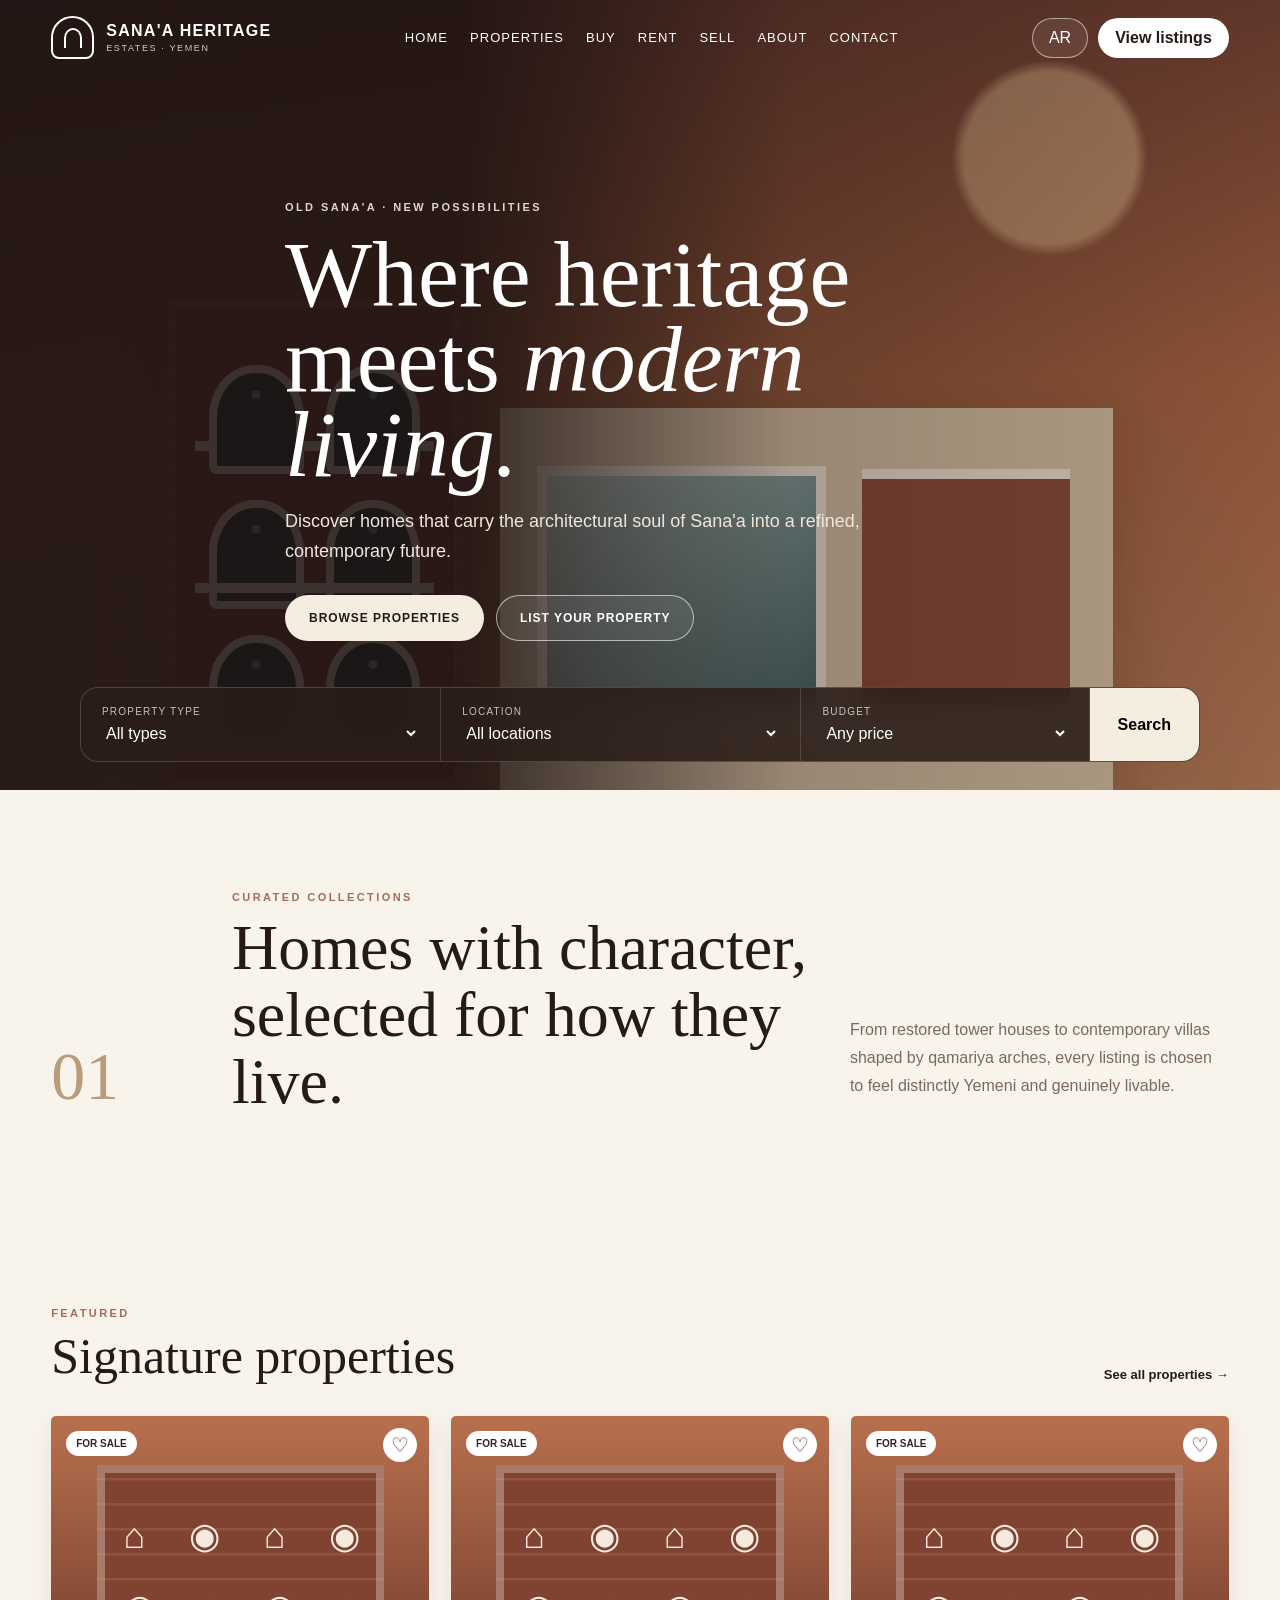
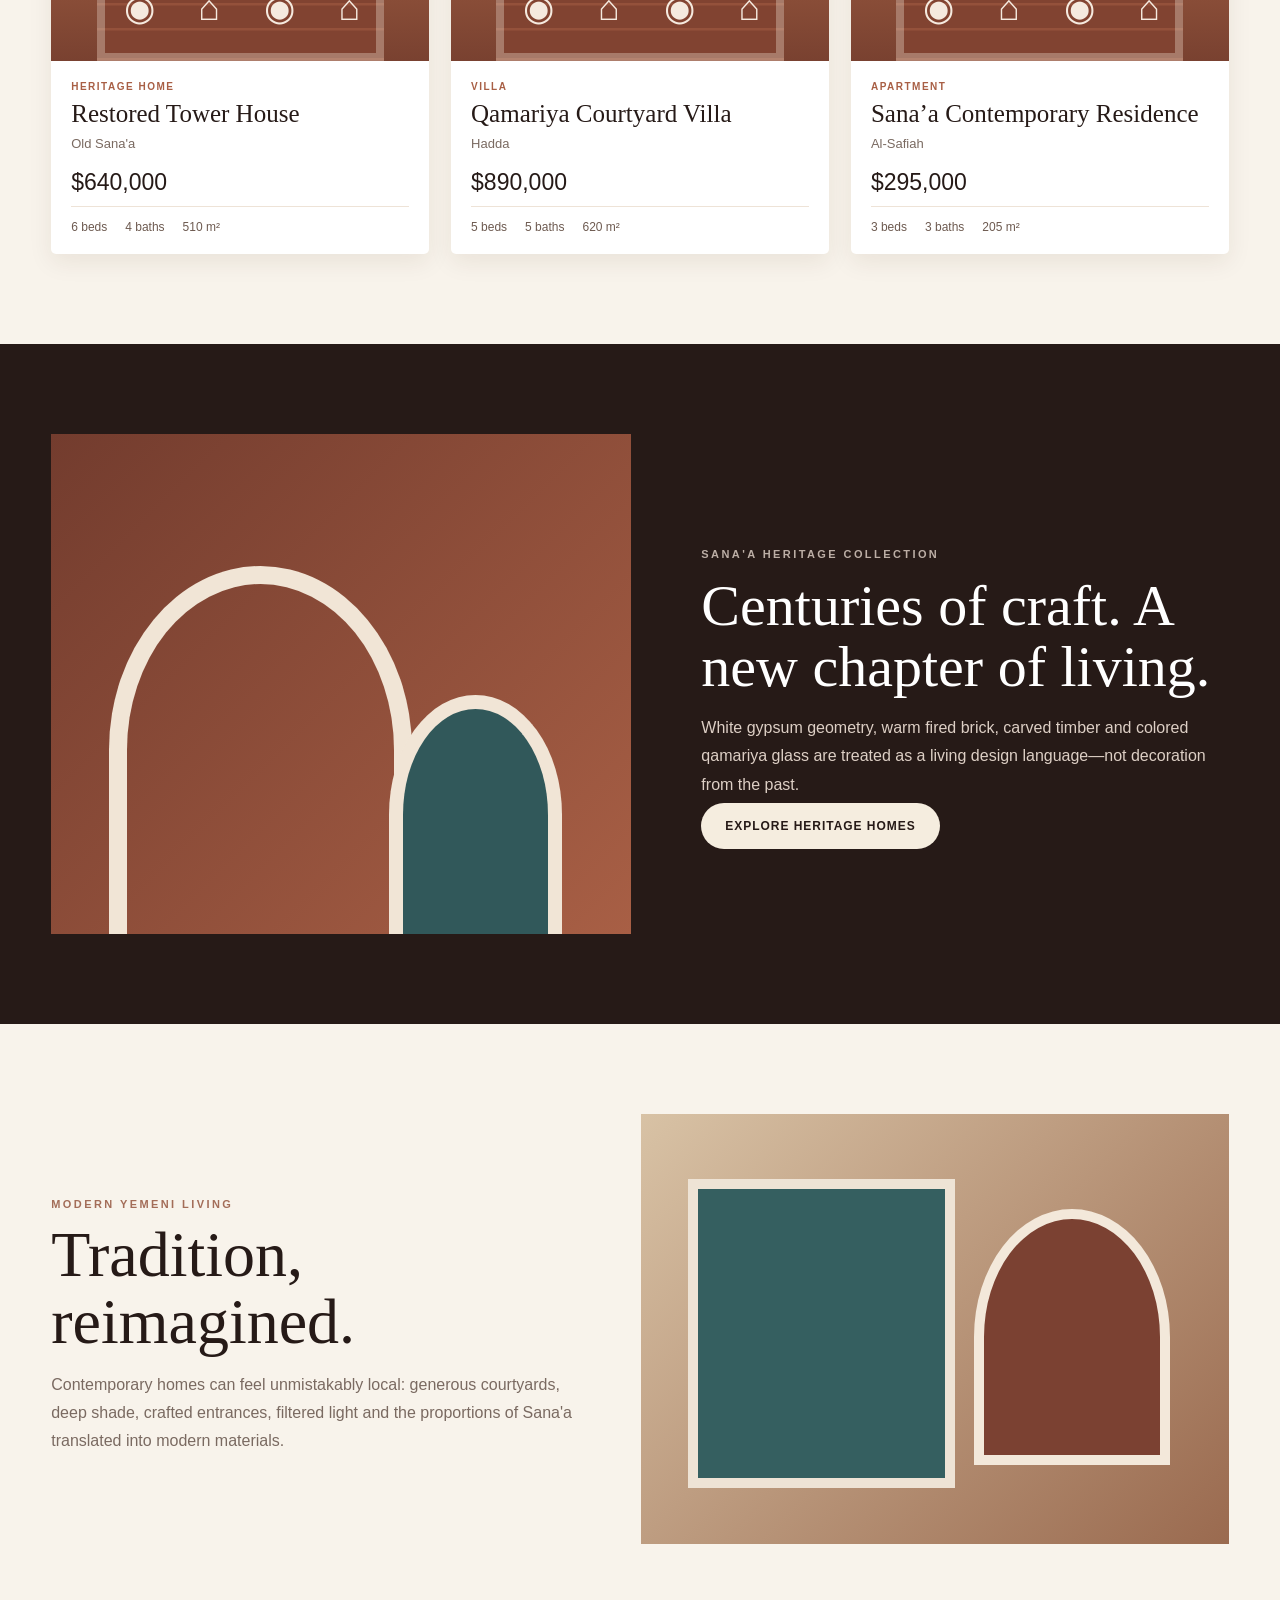
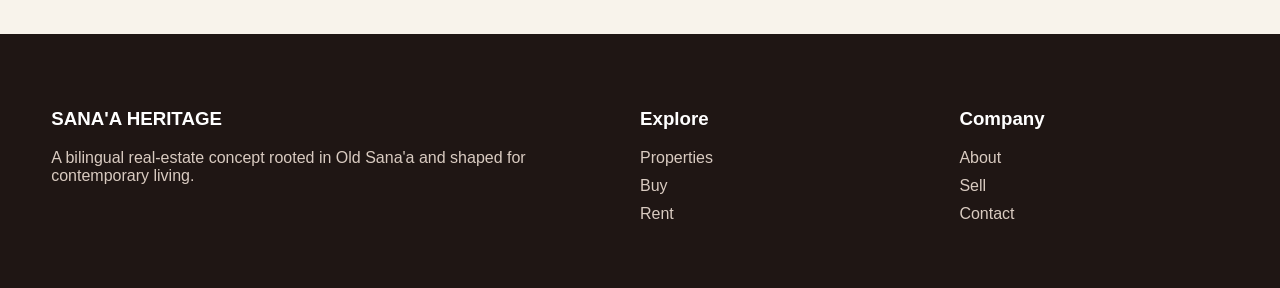
==== index.html @ e6d6d8a2 "Publish Sana'a Heritage Estates website" ====
<!doctype html>
<html lang="en" dir="ltr">
<head>
<meta charset="utf-8">
<meta name="viewport" content="width=device-width,initial-scale=1">
<meta name="theme-color" content="#3b2017">
<meta name="description" content="Sana'a Heritage Estates — bilingual real estate inspired by Old Sana'a and contemporary Yemeni living.">
<title>Sana'a Heritage Estates | عقارات صنعاء التراثية</title>
<style>
:root{--brick:#773d2d;--brick2:#a85f45;--cream:#f5eddf;--sand:#d8c2a5;--dark:#261a17;--teal:#355f60;--white:#fff;--muted:#7a6a61;--line:#dfd3c5;--shadow:0 18px 50px rgba(34,20,15,.16)}*{box-sizing:border-box}html{scroll-behavior:smooth}body{margin:0;background:#f8f3eb;color:var(--dark);font-family:Arial,"Noto Sans Arabic",sans-serif}body.rtl{font-family:"Tahoma",Arial,sans-serif}.wrap{width:min(1180px,92%);margin:auto}a{text-decoration:none;color:inherit}button,input,select,textarea{font:inherit}.top{position:fixed;z-index:30;top:0;left:0;right:0;padding:16px 0;color:white;transition:.25s}.top.scrolled{background:rgba(35,23,20,.96);backdrop-filter:blur(10px);box-shadow:0 8px 30px #0003}.nav{display:flex;align-items:center;justify-content:space-between;gap:22px}.brand{display:flex;align-items:center;gap:12px;font-weight:800;letter-spacing:.08em}.brandmark{width:43px;height:43px;border:2px solid #fff;border-radius:50% 50% 8px 8px;display:grid;place-items:center;position:relative}.brandmark:after{content:"";width:14px;height:18px;border:2px solid #fff;border-bottom:0;border-radius:50% 50% 0 0}.brand small{display:block;font-size:9px;font-weight:500;opacity:.78;letter-spacing:.18em;margin-top:3px}.links{display:flex;gap:22px;font-size:13px;text-transform:uppercase;letter-spacing:.08em}.navActions{display:flex;align-items:center;gap:10px}.pill,.lang{border:1px solid #fff8;background:#ffffff12;color:#fff;border-radius:30px;padding:10px 16px;cursor:pointer}.pill{background:#fff;color:var(--dark);font-weight:700}.menu{display:none}.hero{min-height:790px;position:relative;color:white;overflow:hidden;background:linear-gradient(120deg,#291c18 0%,#4e2a21 38%,#a05d42 100%)}.sky{position:absolute;inset:0;background:radial-gradient(circle at 82% 20%,#ffd9a56b 0 7%,transparent 8%),linear-gradient(#6c3c30aa,#c7794a77 48%,#e2b47b55)}.city{position:absolute;inset:70px 0 0;display:flex;align-items:flex-end;justify-content:center;gap:3vw;padding:0 4vw}.tower{height:68%;width:25%;min-width:260px;background:repeating-linear-gradient(0deg,#793d2e 0 21px,#8b4936 22px 24px);border:8px solid #f4eadb22;position:relative;box-shadow:var(--shadow)}.tower:before,.tower:after{content:"";position:absolute;left:7%;right:7%;height:10px;background:#f5eadc}.tower:before{top:28%}.tower:after{top:58%}.windows{position:absolute;inset:12% 12% 8%;display:grid;grid-template-columns:1fr 1fr;grid-template-rows:repeat(3,1fr);gap:26px 22px}.win{border:8px solid #f3e8d9;background:#1f373a;border-radius:48% 48% 8px 8px;position:relative}.win:after{content:"";position:absolute;width:9px;height:9px;border-radius:50%;background:#63a5a5;left:50%;top:18%;transform:translate(-50%)}.modern{height:53%;width:52%;background:#d8c2a5;position:relative;box-shadow:var(--shadow)}.modern:before{content:"";position:absolute;left:6%;top:15%;width:44%;height:60%;background:linear-gradient(135deg,#b8d8d5cc,#2c565bdd);border:10px solid #eee4d5}.modern:after{content:"";position:absolute;right:7%;top:16%;width:34%;height:59%;background:#8c4c39;border-top:10px solid #f1e6d7;border-bottom:10px solid #f1e6d7}.overlay{position:absolute;inset:0;background:linear-gradient(90deg,#1b1110da 0 36%,#1b111055 62%,#1b111033)}.heroContent{position:relative;z-index:3;padding-top:190px;max-width:710px}.eyebrow{font-size:11px;font-weight:800;letter-spacing:.22em;text-transform:uppercase;opacity:.82}.hero h1{font-family:Georgia,"Times New Roman",serif;font-weight:400;font-size:clamp(56px,7.2vw,104px);line-height:.92;margin:20px 0}.hero h1 em{font-weight:400}.lead{max-width:580px;font-size:18px;line-height:1.65;color:#f0e6dc}.actions{display:flex;gap:12px;margin-top:28px}.btn{padding:15px 23px;border-radius:30px;border:1px solid transparent;font-size:12px;font-weight:800;letter-spacing:.08em;text-transform:uppercase;cursor:pointer}.primary{background:var(--cream);color:var(--dark)}.ghost{border-color:#fff9;color:#fff;background:#fff1}.searchbar{position:absolute;z-index:4;left:50%;bottom:28px;transform:translateX(-50%);width:min(1120px,92%);display:grid;grid-template-columns:1.25fr 1.25fr 1fr auto;gap:0;background:#2b1d19df;border:1px solid #ffffff2b;border-radius:18px;overflow:hidden;backdrop-filter:blur(16px)}.field{padding:18px 21px;border-right:1px solid #ffffff24}.rtl .field{border-right:0;border-left:1px solid #ffffff24}.field label{display:block;font-size:10px;letter-spacing:.12em;text-transform:uppercase;opacity:.72;margin-bottom:7px}.field select{width:100%;background:transparent;border:0;color:#fff;outline:none}.field select option{color:#222}.searchBtn{border:0;background:var(--cream);padding:0 28px;font-weight:800;cursor:pointer}.section{padding:90px 0}.intro{display:grid;grid-template-columns:.5fr 2fr 1.3fr;gap:35px;align-items:end}.num{font-family:Georgia,serif;font-size:68px;color:#b89c7c}.section h2{font-family:Georgia,"Times New Roman",serif;font-size:clamp(38px,5vw,66px);font-weight:400;line-height:1.05;margin:10px 0 0}.muted{color:var(--muted);line-height:1.75}.headingRow{display:flex;align-items:end;justify-content:space-between;gap:20px;margin-bottom:34px}.headingRow h2{font-size:50px}.textLink{font-size:13px;font-weight:700}.grid{display:grid;grid-template-columns:repeat(3,1fr);gap:22px}.card{background:#fff;border-radius:5px;overflow:hidden;box-shadow:0 8px 24px #3a211314;cursor:pointer;transition:.25s}.card:hover{transform:translateY(-5px);box-shadow:var(--shadow)}.visual{height:245px;position:relative;overflow:hidden;background:linear-gradient(#b8704e,#794130)}.facade{position:absolute;left:12%;right:12%;bottom:0;height:80%;background:repeating-linear-gradient(0deg,#814331 0 22px,#94513b 23px 25px);border:8px solid #f2e6d755}.facade:after{content:"⌂  ◉  ⌂  ◉\A◉  ⌂  ◉  ⌂";white-space:pre;position:absolute;inset:15% 7%;font-size:36px;line-height:2;color:#f5eadf;text-align:center;letter-spacing:.22em}.tag{position:absolute;top:15px;left:15px;background:#fff;color:#32231f;padding:7px 10px;border-radius:20px;font-size:10px;font-weight:800;text-transform:uppercase}.save{position:absolute;top:12px;right:12px;width:34px;height:34px;border-radius:50%;border:0;background:#fff;color:#552e25;font-size:20px;cursor:pointer}.cardBody{padding:20px}.kicker{font-size:10px;letter-spacing:.15em;text-transform:uppercase;color:var(--brick2);font-weight:800}.card h3{font-family:Georgia,serif;font-size:25px;font-weight:400;margin:8px 0}.loc{font-size:13px;color:var(--muted)}.price{font-size:23px;margin:18px 0 10px}.stats{display:flex;gap:18px;padding-top:13px;border-top:1px solid #eee3d7;font-size:12px;color:#6d5a50}.story{background:var(--dark);color:#fff}.storyGrid{display:grid;grid-template-columns:1.1fr 1fr;gap:70px;align-items:center}.storyArt{height:500px;background:linear-gradient(135deg,#733c2e,#a85f45);position:relative;overflow:hidden}.storyArt:before{content:"";position:absolute;width:46%;height:70%;left:10%;bottom:0;border:18px solid #f1e5d6;border-bottom:0;border-radius:50% 50% 0 0}.storyArt:after{content:"";position:absolute;width:25%;height:45%;right:12%;bottom:0;border:14px solid #f1e5d6;border-bottom:0;border-radius:50% 50% 0 0;background:#31585a}.story h2{font-size:58px}.story p{color:#ddcfc5;line-height:1.8}.modernSec{display:grid;grid-template-columns:1fr 1.1fr;gap:55px;align-items:center}.modernImg{height:430px;background:linear-gradient(135deg,#d8c2a5,#9a6a4f);position:relative}.modernImg:before{content:"";position:absolute;left:8%;top:15%;bottom:13%;width:42%;background:#355f60;border:10px solid #eee3d5}.modernImg:after{content:"";position:absolute;right:10%;top:22%;width:30%;height:55%;background:#7b4132;border-radius:50% 50% 0 0;border:10px solid #f3e8da}.page{display:none;padding-top:85px;min-height:100vh}.page.active{display:block}.pageHead{padding:75px 0 45px;background:#eadfd0}.pageHead h1{font-family:Georgia,serif;font-size:74px;font-weight:400;margin:8px 0}.filters{background:#fff;padding:20px;border:1px solid var(--line);display:grid;grid-template-columns:repeat(5,1fr);gap:12px;margin:28px 0}.filters select,.filters input,.form input,.form textarea,.form select{width:100%;padding:13px;border:1px solid var(--line);background:#fff}.filters label,.form label{display:block;font-size:11px;font-weight:700;margin-bottom:6px;color:#6f5a4f}.resultRow{display:flex;justify-content:space-between;align-items:center;margin:20px 0}.twoCol{display:grid;grid-template-columns:1fr 1fr;gap:55px}.form{background:#fff;padding:30px;border:1px solid var(--line);box-shadow:0 10px 25px #42261510}.formGrid{display:grid;grid-template-columns:1fr 1fr;gap:14px}.form .full{grid-column:1/-1}.form textarea{min-height:130px}.values{display:grid;grid-template-columns:repeat(3,1fr);gap:20px;margin-top:45px}.value{border-top:3px solid var(--brick);padding:24px 0}.value h3{font-family:Georgia,serif;font-size:30px;margin:0 0 10px}.footer{background:#1f1614;color:#d9cbc1;padding:55px 0}.footerGrid{display:grid;grid-template-columns:2fr 1fr 1fr;gap:50px}.footer h3{color:#fff}.footer a{display:block;margin:10px 0;color:#d9cbc1}.modal{position:fixed;inset:0;background:#0009;z-index:60;display:none;align-items:center;justify-content:center;padding:20px}.modal.open{display:flex}.modalBox{background:#fff;width:min(900px,96%);max-height:90vh;overflow:auto;position:relative}.modalVisual{height:330px;background:linear-gradient(135deg,#7f4634,#d0a273);position:relative}.modalVisual:before{content:"";position:absolute;inset:18% 20% 0;background:repeating-linear-gradient(0deg,#7c3f2e 0 24px,#95523b 25px 27px);border:9px solid #f0e5d4}.modalClose{position:absolute;right:15px;top:15px;z-index:2;width:38px;height:38px;border:0;border-radius:50%;font-size:25px}.modalBody{padding:28px}.modalBody h2{font-family:Georgia,serif;font-size:40px;font-weight:400;margin:8px 0}.toast{position:fixed;bottom:24px;left:50%;transform:translate(-50%,80px);background:#1f1614;color:white;padding:12px 20px;border-radius:30px;z-index:100;opacity:0;transition:.3s}.toast.show{opacity:1;transform:translate(-50%,0)}@media(max-width:900px){.links,.pill{display:none}.menu{display:block}.hero{min-height:760px}.city{opacity:.72}.modern{width:65%}.tower{width:40%}.heroContent{padding-top:160px}.searchbar{grid-template-columns:1fr 1fr;bottom:18px}.searchBtn{min-height:55px}.intro,.storyGrid,.modernSec,.twoCol{grid-template-columns:1fr}.grid{grid-template-columns:1fr 1fr}.filters{grid-template-columns:1fr 1fr}.storyArt{height:390px}.values{grid-template-columns:1fr}.footerGrid{grid-template-columns:1fr 1fr}}@media(max-width:620px){.hero h1{font-size:55px}.heroContent{padding-top:145px}.hero .lead{font-size:15px}.actions{flex-wrap:wrap}.searchbar{grid-template-columns:1fr}.field{padding:10px 15px}.city{left:-240px;right:-120px}.intro{gap:12px}.section{padding:65px 0}.grid{grid-template-columns:1fr}.headingRow{align-items:start;flex-direction:column}.story h2,.section h2{font-size:42px}.filters,.formGrid{grid-template-columns:1fr}.form .full{grid-column:auto}.pageHead h1{font-size:54px}.footerGrid{grid-template-columns:1fr}}
</style>
</head>
<body>
<header class="top" id="top"><div class="wrap nav"><a class="brand" href="#home"><span class="brandmark"></span><span><b data-t="brand">SANA'A HERITAGE</b><small data-t="sub">ESTATES · YEMEN</small></span></a><nav class="links"><a href="#home" data-t="home">Home</a><a href="#properties" data-t="properties">Properties</a><a href="#buy" data-t="buy">Buy</a><a href="#rent" data-t="rent">Rent</a><a href="#sell" data-t="sell">Sell</a><a href="#about" data-t="about">About</a><a href="#contact" data-t="contact">Contact</a></nav><div class="navActions"><button class="lang" id="lang">AR</button><a class="pill" href="#properties" data-t="view">View listings</a><button class="lang menu" id="menu">☰</button></div></div></header>
<main>
<section class="page active" data-page="home" style="padding-top:0"><section class="hero"><div class="sky"></div><div class="city"><div class="tower"><div class="windows"><i class="win"></i><i class="win"></i><i class="win"></i><i class="win"></i><i class="win"></i><i class="win"></i></div></div><div class="modern"></div></div><div class="overlay"></div><div class="wrap heroContent"><p class="eyebrow" data-t="oldNew">OLD SANA'A · NEW POSSIBILITIES</p><h1 data-t="hero">Where heritage meets <em>modern living.</em></h1><p class="lead" data-t="heroCopy">Discover homes that carry the architectural soul of Sana'a into a refined, contemporary future.</p><div class="actions"><a class="btn primary" href="#properties" data-t="browse">Browse properties</a><a class="btn ghost" href="#sell" data-t="list">List your property</a></div></div><form class="searchbar" id="heroSearch"><div class="field"><label data-t="type">Property type</label><select id="heroType"><option value="all" data-t="allTypes">All types</option><option value="heritage" data-t="heritage">Heritage home</option><option value="villa" data-t="villa">Villa</option><option value="apartment" data-t="apartment">Apartment</option></select></div><div class="field"><label data-t="location">Location</label><select id="heroLoc"><option value="all" data-t="allLoc">All locations</option><option value="Old Sana'a">Old Sana'a</option><option value="Hadda">Hadda</option><option value="Al-Safiah">Al-Safiah</option></select></div><div class="field"><label data-t="budget">Budget</label><select id="heroPrice"><option value="9999999" data-t="anyPrice">Any price</option><option value="300000">≤ $300k</option><option value="600000">≤ $600k</option><option value="1000000">≤ $1M</option></select></div><button class="searchBtn" data-t="search">Search</button></form></section><section class="section wrap intro"><div class="num">01</div><div><p class="eyebrow" style="color:#915039" data-t="curated">CURATED COLLECTIONS</p><h2 data-t="character">Homes with character, selected for how they live.</h2></div><p class="muted" data-t="characterCopy">From restored tower houses to contemporary villas shaped by qamariya arches, every listing is chosen to feel distinctly Yemeni and genuinely livable.</p></section><section class="section wrap"><div class="headingRow"><div><p class="eyebrow" style="color:#915039" data-t="featured">FEATURED</p><h2 data-t="signature">Signature properties</h2></div><a class="textLink" href="#properties" data-t="seeAll">See all properties →</a></div><div class="grid" id="featuredGrid"></div></section><section class="section story"><div class="wrap storyGrid"><div class="storyArt"></div><div><p class="eyebrow" data-t="heritageCollection">SANA'A HERITAGE COLLECTION</p><h2 data-t="centuries">Centuries of craft. A new chapter of living.</h2><p data-t="heritageText">White gypsum geometry, warm fired brick, carved timber and colored qamariya glass are treated as a living design language—not decoration from the past.</p><a class="btn primary" href="#buy" data-t="explore">Explore heritage homes</a></div></div></section><section class="section wrap modernSec"><div><p class="eyebrow" style="color:#915039" data-t="modernLiving">MODERN YEMENI LIVING</p><h2 data-t="reimagined">Tradition, reimagined.</h2><p class="muted" data-t="modernText">Contemporary homes can feel unmistakably local: generous courtyards, deep shade, crafted entrances, filtered light and the proportions of Sana'a translated into modern materials.</p></div><div class="modernImg"></div></section></section>
<section class="page" data-page="properties"><div class="pageHead"><div class="wrap"><p class="eyebrow" style="color:#915039" data-t="collection">THE COLLECTION</p><h1 data-t="properties">Properties</h1><p class="muted" data-t="propCopy">Browse heritage homes, modern villas and apartments inspired by the architectural language of Sana'a.</p></div></div><div class="wrap"><div class="filters"><div><label data-t="status">Status</label><select id="fStatus"><option value="all" data-t="all">All</option><option value="sale" data-t="forSale">For sale</option><option value="rent" data-t="forRent">For rent</option></select></div><div><label data-t="type">Property type</label><select id="fType"><option value="all" data-t="allTypes">All types</option><option value="heritage" data-t="heritage">Heritage home</option><option value="villa" data-t="villa">Villa</option><option value="apartment" data-t="apartment">Apartment</option></select></div><div><label data-t="location">Location</label><select id="fLoc"><option value="all" data-t="allLoc">All locations</option><option>Old Sana'a</option><option>Hadda</option><option>Al-Safiah</option></select></div><div><label data-t="beds">Bedrooms</label><select id="fBeds"><option value="0" data-t="any">Any</option><option value="2">2+</option><option value="3">3+</option><option value="4">4+</option></select></div><div><label data-t="maxPrice">Maximum sale price</label><select id="fPrice"><option value="9999999" data-t="anyPrice">Any price</option><option value="300000">$300k</option><option value="600000">$600k</option><option value="1000000">$1M</option></select></div></div><div class="resultRow"><b id="count"></b><button class="btn" style="border-color:#b69b87;background:transparent" id="reset" data-t="reset">Reset</button></div><div class="grid" id="allGrid"></div></div></section>
<section class="page" data-page="buy"><div class="pageHead"><div class="wrap"><p class="eyebrow" style="color:#915039" data-t="own">OWN A PIECE OF THE CITY</p><h1 data-t="buy">Buy</h1><p class="muted" data-t="buyCopy">A focused selection from restored Old Sana'a residences to new family villas.</p></div></div><div class="section wrap"><div class="grid" id="buyGrid"></div></div></section>
<section class="page" data-page="rent"><div class="pageHead"><div class="wrap"><p class="eyebrow" style="color:#915039" data-t="liveCity">LIVE THE CITY YOUR WAY</p><h1 data-t="rent">Rent</h1><p class="muted" data-t="rentCopy">Flexible homes for everyday living, with architectural character and modern comfort.</p></div></div><div class="section wrap"><div class="grid" id="rentGrid"></div></div></section>
<section class="page" data-page="sell"><div class="pageHead"><div class="wrap"><p class="eyebrow" style="color:#915039" data-t="listUs">LIST WITH US</p><h1 data-t="sellTitle">Sell your property with confidence.</h1></div></div><div class="section wrap twoCol"><div><h2 data-t="sellIntro">Your property deserves a clear story.</h2><p class="muted" data-t="sellCopy">Use this form to prepare a complete listing. During this launch phase, the draft is stored safely on your device until the final agency inbox is connected.</p></div><form class="form" id="sellForm"><div class="formGrid"><div><label data-t="owner">Owner name</label><input name="owner" required></div><div><label data-t="phone">Phone</label><input name="phone" required></div><div><label data-t="email">Email</label><input type="email" name="email"></div><div><label data-t="location">Location</label><input name="location" required></div><div><label data-t="type">Property type</label><select name="type"><option data-t="heritage">Heritage home</option><option data-t="villa">Villa</option><option data-t="apartment">Apartment</option></select></div><div><label data-t="price">Asking price</label><input name="price"></div><div class="full"><label data-t="description">Description</label><textarea name="description"></textarea></div><button class="btn primary full" style="background:#3d231d;color:#fff" data-t="saveDraft">Save listing draft</button></div></form></div></section>
<section class="page" data-page="about"><div class="pageHead"><div class="wrap"><p class="eyebrow" style="color:#915039" data-t="vision">OUR VISION</p><h1 data-t="aboutTitle">The architectural soul of Sana'a, reimagined for modern living.</h1></div></div><div class="section wrap"><p class="muted" style="font-size:20px;max-width:850px" data-t="aboutCopy">We believe Yemen's architectural heritage can inspire the homes of tomorrow. This platform connects historic character, contemporary design and clear real-estate presentation in one bilingual experience.</p><div class="values"><div class="value"><h3 data-t="heritageVal">Heritage</h3><p class="muted" data-t="heritageValCopy">Respect the proportions, materials and craft that make Sana'a visually unique.</p></div><div class="value"><h3 data-t="livingVal">Living</h3><p class="muted" data-t="livingValCopy">Translate heritage into comfortable, practical homes for contemporary families.</p></div><div class="value"><h3 data-t="trustVal">Trust</h3><p class="muted" data-t="trustValCopy">Present properties clearly, with useful facts and thoughtful visual identity.</p></div></div></div></section>
<section class="page" data-page="contact"><div class="pageHead"><div class="wrap"><p class="eyebrow" style="color:#915039" data-t="startTalk">START A CONVERSATION</p><h1 data-t="contactTitle">Tell us what you are looking for.</h1></div></div><div class="section wrap twoCol"><div><h2 data-t="contactHead">Property enquiries</h2><p class="muted" data-t="contactCopy">The site is ready for your final business phone, email and WhatsApp destination. During testing, enquiries are saved locally on the device.</p></div><form class="form" id="contactForm"><div class="formGrid"><div><label data-t="name">Name</label><input name="name" required></div><div><label data-t="phone">Phone</label><input name="phone"></div><div class="full"><label data-t="email">Email</label><input type="email" name="email"></div><div class="full"><label data-t="message">Message</label><textarea name="message" required></textarea></div><button class="btn primary full" style="background:#3d231d;color:#fff" data-t="saveEnquiry">Save enquiry</button></div></form></div></section>
</main>
<footer class="footer"><div class="wrap footerGrid"><div><h3 data-t="brand">SANA'A HERITAGE</h3><p data-t="footerCopy">A bilingual real-estate concept rooted in Old Sana'a and shaped for contemporary living.</p></div><div><h3 data-t="exploreNav">Explore</h3><a href="#properties" data-t="properties">Properties</a><a href="#buy" data-t="buy">Buy</a><a href="#rent" data-t="rent">Rent</a></div><div><h3 data-t="company">Company</h3><a href="#about" data-t="about">About</a><a href="#sell" data-t="sell">Sell</a><a href="#contact" data-t="contact">Contact</a></div></div></footer>
<div class="modal" id="modal"><div class="modalBox"><button class="modalClose" id="close">×</button><div class="modalVisual"></div><div class="modalBody"><p class="kicker" id="mMeta"></p><h2 id="mTitle"></h2><p class="loc" id="mLoc"></p><div class="price" id="mPrice"></div><div class="stats" id="mStats"></div><p class="muted" id="mDesc"></p></div></div></div><div class="toast" id="toast"></div>
<script>
const T={en:{brand:"SANA'A HERITAGE",sub:"ESTATES · YEMEN",home:"Home",properties:"Properties",buy:"Buy",rent:"Rent",sell:"Sell",about:"About",contact:"Contact",view:"View listings",oldNew:"OLD SANA'A · NEW POSSIBILITIES",hero:"Where heritage meets <em>modern living.</em>",heroCopy:"Discover homes that carry the architectural soul of Sana'a into a refined, contemporary future.",browse:"Browse properties",list:"List your property",type:"Property type",allTypes:"All types",heritage:"Heritage home",villa:"Villa",apartment:"Apartment",location:"Location",allLoc:"All locations",budget:"Budget",anyPrice:"Any price",search:"Search",curated:"CURATED COLLECTIONS",character:"Homes with character, selected for how they live.",characterCopy:"From restored tower houses to contemporary villas shaped by qamariya arches, every listing is chosen to feel distinctly Yemeni and genuinely livable.",featured:"FEATURED",signature:"Signature properties",seeAll:"See all properties →",heritageCollection:"SANA'A HERITAGE COLLECTION",centuries:"Centuries of craft. A new chapter of living.",heritageText:"White gypsum geometry, warm fired brick, carved timber and colored qamariya glass are treated as a living design language—not decoration from the past.",explore:"Explore heritage homes",modernLiving:"MODERN YEMENI LIVING",reimagined:"Tradition, reimagined.",modernText:"Contemporary homes can feel unmistakably local: generous courtyards, deep shade, crafted entrances, filtered light and the proportions of Sana'a translated into modern materials.",collection:"THE COLLECTION",propCopy:"Browse heritage homes, modern villas and apartments inspired by the architectural language of Sana'a.",status:"Status",all:"All",forSale:"For sale",forRent:"For rent",beds:"Bedrooms",any:"Any",maxPrice:"Maximum sale price",reset:"Reset",own:"OWN A PIECE OF THE CITY",buyCopy:"A focused selection from restored Old Sana'a residences to new family villas.",liveCity:"LIVE THE CITY YOUR WAY",rentCopy:"Flexible homes for everyday living, with architectural character and modern comfort.",listUs:"LIST WITH US",sellTitle:"Sell your property with confidence.",sellIntro:"Your property deserves a clear story.",sellCopy:"Use this form to prepare a complete listing. During this launch phase, the draft is stored safely on your device until the final agency inbox is connected.",owner:"Owner name",phone:"Phone",email:"Email",price:"Asking price",description:"Description",saveDraft:"Save listing draft",vision:"OUR VISION",aboutTitle:"The architectural soul of Sana'a, reimagined for modern living.",aboutCopy:"We believe Yemen's architectural heritage can inspire the homes of tomorrow. This platform connects historic character, contemporary design and clear real-estate presentation in one bilingual experience.",heritageVal:"Heritage",heritageValCopy:"Respect the proportions, materials and craft that make Sana'a visually unique.",livingVal:"Living",livingValCopy:"Translate heritage into comfortable, practical homes for contemporary families.",trustVal:"Trust",trustValCopy:"Present properties clearly, with useful facts and thoughtful visual identity.",startTalk:"START A CONVERSATION",contactTitle:"Tell us what you are looking for.",contactHead:"Property enquiries",contactCopy:"The site is ready for your final business phone, email and WhatsApp destination. During testing, enquiries are saved locally on the device.",name:"Name",message:"Message",saveEnquiry:"Save enquiry",footerCopy:"A bilingual real-estate concept rooted in Old Sana'a and shaped for contemporary living.",exploreNav:"Explore",company:"Company",savedDraft:"Listing draft saved on this device.",savedEnquiry:"Enquiry saved on this device.",results:n=>`${n} properties`,bed:n=>`${n} beds`,bath:n=>`${n} baths`,sqm:n=>`${n} m²`},ar:{brand:"عقارات صنعاء التراثية",sub:"صنعاء · اليمن",home:"الرئيسية",properties:"العقارات",buy:"شراء",rent:"إيجار",sell:"بيع",about:"من نحن",contact:"اتصل بنا",view:"عرض العقارات",oldNew:"صنعاء القديمة · إمكانات جديدة",hero:"حين يلتقي التراث <em>بالحياة العصرية.</em>",heroCopy:"اكتشف منازل تحمل روح صنعاء المعمارية إلى مستقبل معاصر وراقٍ.",browse:"تصفح العقارات",list:"أضف عقارك",type:"نوع العقار",allTypes:"جميع الأنواع",heritage:"منزل تراثي",villa:"فيلا",apartment:"شقة",location:"الموقع",allLoc:"جميع المواقع",budget:"الميزانية",anyPrice:"أي سعر",search:"بحث",curated:"مجموعات مختارة",character:"منازل لها شخصية، مختارة لطريقة العيش فيها.",characterCopy:"من بيوت الأبراج المرممة إلى الفلل المعاصرة المستلهمة من القمريات، كل عقار مختار ليكون يمني الهوية وعمليًا للحياة.",featured:"مختاراتنا",signature:"عقارات مميزة",seeAll:"عرض جميع العقارات ←",heritageCollection:"مجموعة تراث صنعاء",centuries:"قرون من الحرفة. فصل جديد للحياة.",heritageText:"الهندسة الجبسية البيضاء والطوب المحروق والخشب المنحوت وزجاج القمريات الملون تُعامل كلغة تصميم حية، لا كزينة من الماضي.",explore:"استكشف البيوت التراثية",modernLiving:"الحياة اليمنية الحديثة",reimagined:"التقاليد بروح جديدة.",modernText:"يمكن للمنازل المعاصرة أن تبقى محلية بوضوح: أفنية رحبة، ظل عميق، مداخل مصنوعة بعناية وإضاءة مفلترة ونسب صنعانية بمواد حديثة.",collection:"المجموعة",propCopy:"تصفح البيوت التراثية والفلل الحديثة والشقق المستلهمة من اللغة المعمارية لصنعاء.",status:"الحالة",all:"الكل",forSale:"للبيع",forRent:"للإيجار",beds:"غرف النوم",any:"أي عدد",maxPrice:"أقصى سعر للبيع",reset:"إعادة ضبط",own:"امتلك جزءًا من المدينة",buyCopy:"مجموعة من بيوت صنعاء القديمة المرممة والفلل العائلية الجديدة.",liveCity:"عِش المدينة بطريقتك",rentCopy:"منازل مرنة للحياة اليومية تجمع الشخصية المعمارية والراحة الحديثة.",listUs:"اعرض عقارك معنا",sellTitle:"بع عقارك بثقة.",sellIntro:"عقارك يستحق قصة واضحة.",sellCopy:"استخدم النموذج لإعداد بيانات العقار. في مرحلة الإطلاق تُحفظ المسودة على جهازك حتى يتم ربط بريد الوكالة النهائي.",owner:"اسم المالك",phone:"الهاتف",email:"البريد الإلكتروني",price:"السعر المطلوب",description:"الوصف",saveDraft:"حفظ مسودة العقار",vision:"رؤيتنا",aboutTitle:"روح صنعاء المعمارية، برؤية جديدة للحياة الحديثة.",aboutCopy:"نؤمن بأن التراث المعماري اليمني قادر على إلهام منازل المستقبل. تجمع المنصة بين الطابع التاريخي والتصميم المعاصر والعرض العقاري الواضح في تجربة ثنائية اللغة.",heritageVal:"التراث",heritageValCopy:"احترام النسب والمواد والحرفة التي تجعل صنعاء فريدة بصريًا.",livingVal:"الحياة",livingValCopy:"ترجمة التراث إلى منازل مريحة وعملية للأسر المعاصرة.",trustVal:"الثقة",trustValCopy:"عرض العقارات بوضوح وحقائق مفيدة وهوية بصرية مدروسة.",startTalk:"ابدأ الحديث",contactTitle:"أخبرنا عن العقار الذي تبحث عنه.",contactHead:"استفسارات العقارات",contactCopy:"الموقع جاهز لربط رقم العمل والبريد وواتساب النهائي. أثناء الاختبار تُحفظ الاستفسارات محليًا على الجهاز.",name:"الاسم",message:"الرسالة",saveEnquiry:"حفظ الاستفسار",footerCopy:"مفهوم عقاري ثنائي اللغة متجذر في صنعاء القديمة ومصمم للحياة المعاصرة.",exploreNav:"استكشف",company:"الشركة",savedDraft:"تم حفظ مسودة العقار على هذا الجهاز.",savedEnquiry:"تم حفظ الاستفسار على هذا الجهاز.",results:n=>`${n} عقارات`,bed:n=>`${n} غرف`,bath:n=>`${n} حمامات`,sqm:n=>`${n} م²`}};
const P=[{id:1,status:'sale',type:'heritage',loc:"Old Sana'a",name:{en:'Restored Tower House',ar:'بيت برج صنعاني مرمم'},price:640000,beds:6,baths:4,area:510,featured:1,desc:{en:'A carefully restored multi-level residence with warm fired brick, white gypsum bands, qamariya-inspired glazing and a private upper majlis.',ar:'منزل متعدد الطوابق جرى ترميمه بعناية، يجمع الطوب المحروق والزخارف الجبسية البيضاء ونوافذ مستلهمة من القمريات ومجلسًا علويًا خاصًا.'}},{id:2,status:'sale',type:'villa',loc:'Hadda',name:{en:'Qamariya Courtyard Villa',ar:'فيلا فناء القمرية'},price:890000,beds:5,baths:5,area:620,featured:1,desc:{en:'A contemporary family villa where glass, shaded courtyards and modern planning meet Sana’a-inspired arches and crafted brick details.',ar:'فيلا عائلية معاصرة تجمع الزجاج والأفنية المظللة والتخطيط الحديث مع الأقواس والتفاصيل الطوبية المستلهمة من صنعاء.'}},{id:3,status:'sale',type:'apartment',loc:'Al-Safiah',name:{en:'Sana’a Contemporary Residence',ar:'مسكن صنعاء المعاصر'},price:295000,beds:3,baths:3,area:205,featured:1,desc:{en:'A refined city apartment with warm natural materials, filtered light and subtle geometric references to historic Sana’a façades.',ar:'شقة مدينة راقية بمواد طبيعية دافئة وإضاءة مفلترة وإشارات هندسية هادئة لواجهات صنعاء التاريخية.'}},{id:4,status:'rent',type:'villa',loc:'Hadda',name:{en:'Garden Qamariya Home',ar:'منزل حديقة القمرية'},price:2600,beds:4,baths:4,area:390,desc:{en:'A quiet rental villa with a landscaped courtyard and modern rooms framed by Yemeni-inspired architectural details.',ar:'فيلا هادئة للإيجار بفناء منسق وغرف حديثة تحيط بها تفاصيل معمارية يمنية.'}},{id:5,status:'rent',type:'apartment',loc:'Al-Safiah',name:{en:'Brick & Glass Residence',ar:'مسكن الطوب والزجاج'},price:1700,beds:2,baths:2,area:145,desc:{en:'A modern apartment balancing generous glass openings with brick-toned surfaces and shaded interior spaces.',ar:'شقة حديثة توازن بين الفتحات الزجاجية الواسعة والأسطح ذات اللون الطوبي والمساحات الداخلية المظللة.'}},{id:6,status:'sale',type:'heritage',loc:"Old Sana'a",name:{en:'Merchant Courtyard House',ar:'بيت تاجر بفناء داخلي'},price:730000,beds:6,baths:4,area:470,desc:{en:'A heritage courtyard house with layered living rooms, stone lower walls and restored colored-glass windows.',ar:'بيت تراثي بفناء داخلي وغرف معيشة متدرجة وجدران سفلية حجرية ونوافذ زجاج ملون مرممة.'}}];
let lang=localStorage.getItem('sanaa-lang')||'en';const $=s=>document.querySelector(s),$$=s=>[...document.querySelectorAll(s)];function tr(){document.documentElement.lang=lang;document.documentElement.dir=lang==='ar'?'rtl':'ltr';document.body.classList.toggle('rtl',lang==='ar');$('#lang').textContent=lang==='en'?'AR':'EN';$$('[data-t]').forEach(e=>{let v=T[lang][e.dataset.t];if(typeof v==='string')e.innerHTML=v});render()}function card(p){return `<article class="card" data-id="${p.id}"><div class="visual"><div class="facade"></div><span class="tag">${p.status==='sale'?T[lang].forSale:T[lang].forRent}</span><button class="save">♡</button></div><div class="cardBody"><div class="kicker">${T[lang][p.type]}</div><h3>${p.name[lang]}</h3><div class="loc">${p.loc}</div><div class="price">$${p.price.toLocaleString()}${p.status==='rent'?' / month':''}</div><div class="stats"><span>${T[lang].bed(p.beds)}</span><span>${T[lang].bath(p.baths)}</span><span>${T[lang].sqm(p.area)}</span></div></div></article>`}function bind(){$$('.card').forEach(c=>c.onclick=e=>{if(e.target.classList.contains('save')){e.stopPropagation();e.target.textContent=e.target.textContent==='♡'?'♥':'♡';return}openProp(+c.dataset.id)})}function grid(id,arr){let e=$(id);if(e){e.innerHTML=arr.map(card).join('');bind()}}function filtered(){let a=[...P],s=$('#fStatus')?.value||'all',t=$('#fType')?.value||'all',l=$('#fLoc')?.value||'all',b=+($('#fBeds')?.value||0),m=+($('#fPrice')?.value||9999999);return a.filter(p=>(s==='all'||p.status===s)&&(t==='all'||p.type===t)&&(l==='all'||p.loc===l)&&p.beds>=b&&(p.status==='rent'||p.price<=m))}function render(){grid('#featuredGrid',P.filter(p=>p.featured));grid('#buyGrid',P.filter(p=>p.status==='sale'));grid('#rentGrid',P.filter(p=>p.status==='rent'));let f=filtered();grid('#allGrid',f);if($('#count'))$('#count').textContent=T[lang].results(f.length)}function route(){let p=(location.hash||'#home').slice(1);if(!['home','properties','buy','rent','sell','about','contact'].includes(p))p='home';$$('.page').forEach(e=>e.classList.toggle('active',e.dataset.page===p));scrollTo(0,0);render()}function openProp(id){let p=P.find(x=>x.id===id);$('#mMeta').textContent=`${p.status==='sale'?T[lang].forSale:T[lang].forRent} · ${T[lang][p.type]}`;$('#mTitle').textContent=p.name[lang];$('#mLoc').textContent=p.loc;$('#mPrice').textContent='$'+p.price.toLocaleString()+(p.status==='rent'?' / month':'');$('#mStats').innerHTML=`<span>${T[lang].bed(p.beds)}</span><span>${T[lang].bath(p.baths)}</span><span>${T[lang].sqm(p.area)}</span>`;$('#mDesc').textContent=p.desc[lang];$('#modal').classList.add('open')}function toast(x){$('#toast').textContent=x;$('#toast').classList.add('show');setTimeout(()=>$('#toast').classList.remove('show'),2200)}$('#lang').onclick=()=>{lang=lang==='en'?'ar':'en';localStorage.setItem('sanaa-lang',lang);tr()};window.addEventListener('hashchange',route);window.addEventListener('scroll',()=>$('#top').classList.toggle('scrolled',scrollY>20));$('#close').onclick=()=>$('#modal').classList.remove('open');$('#modal').onclick=e=>{if(e.target.id==='modal')$('#modal').classList.remove('open')};['fStatus','fType','fLoc','fBeds','fPrice'].forEach(id=>$('#'+id)?.addEventListener('change',render));$('#reset').onclick=()=>{$('#fStatus').value='all';$('#fType').value='all';$('#fLoc').value='all';$('#fBeds').value='0';$('#fPrice').value='9999999';render()};$('#heroSearch').onsubmit=e=>{e.preventDefault();location.hash='properties';setTimeout(()=>{$('#fType').value=$('#heroType').value;$('#fLoc').value=$('#heroLoc').value;$('#fPrice').value=$('#heroPrice').value;render()},60)};$('#sellForm').onsubmit=e=>{e.preventDefault();let a=JSON.parse(localStorage.getItem('sanaa-listings')||'[]');a.push(Object.fromEntries(new FormData(e.target)));localStorage.setItem('sanaa-listings',JSON.stringify(a));e.target.reset();toast(T[lang].savedDraft)};$('#contactForm').onsubmit=e=>{e.preventDefault();let a=JSON.parse(localStorage.getItem('sanaa-enquiries')||'[]');a.push(Object.fromEntries(new FormData(e.target)));localStorage.setItem('sanaa-enquiries',JSON.stringify(a));e.target.reset();toast(T[lang].savedEnquiry)};tr();route();
</script>
</body></html>
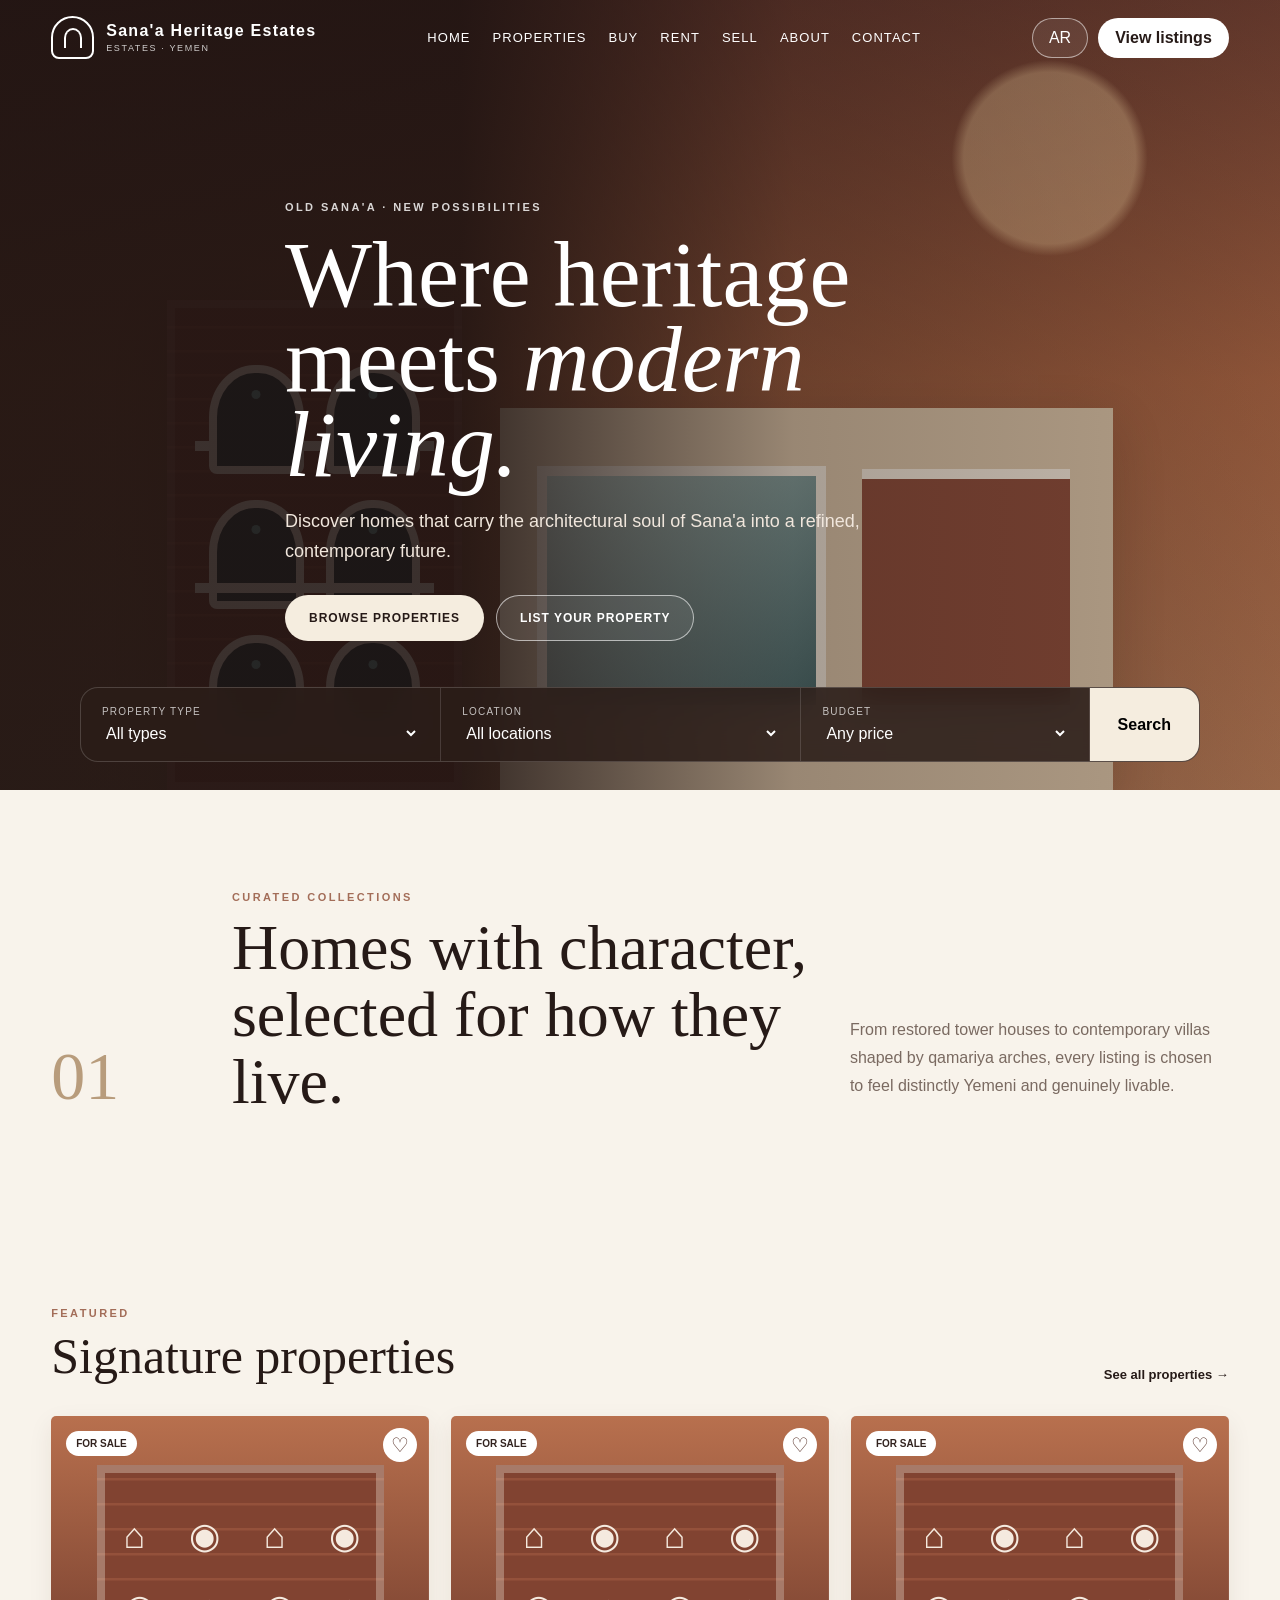
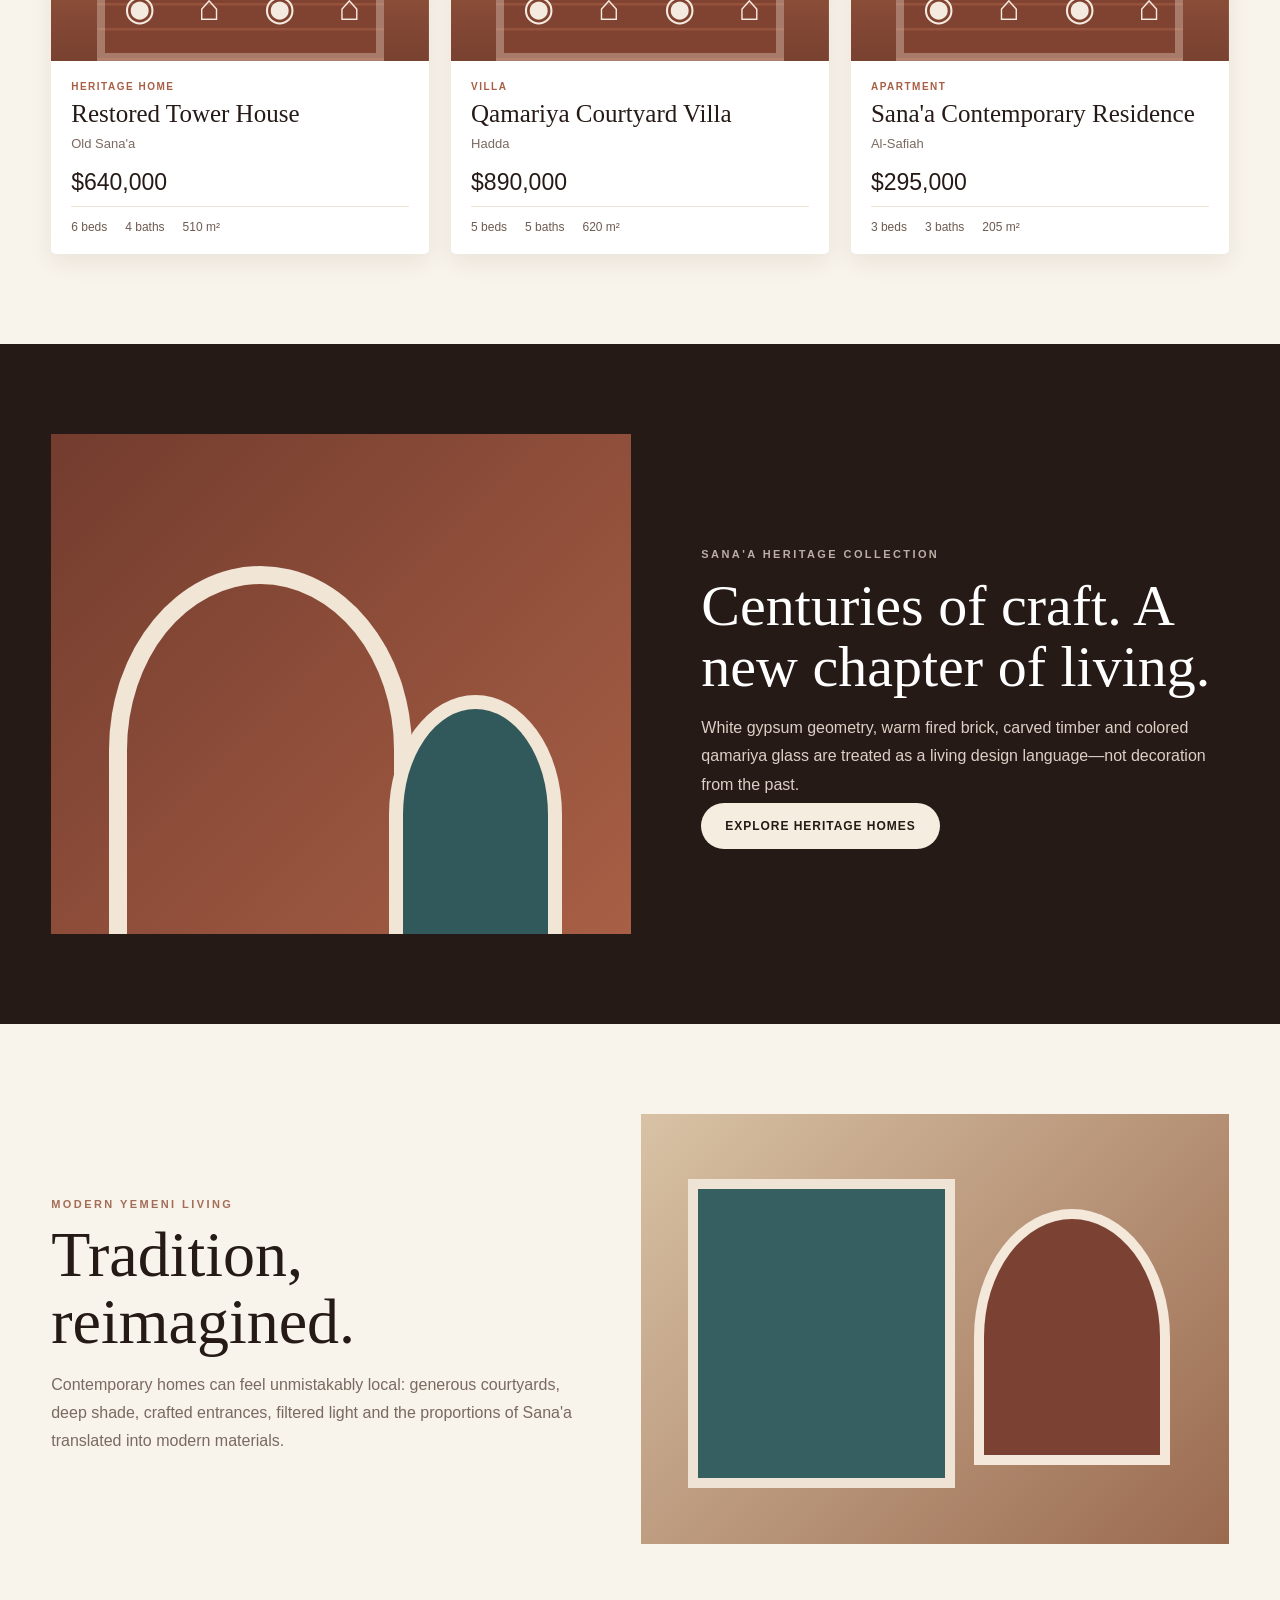
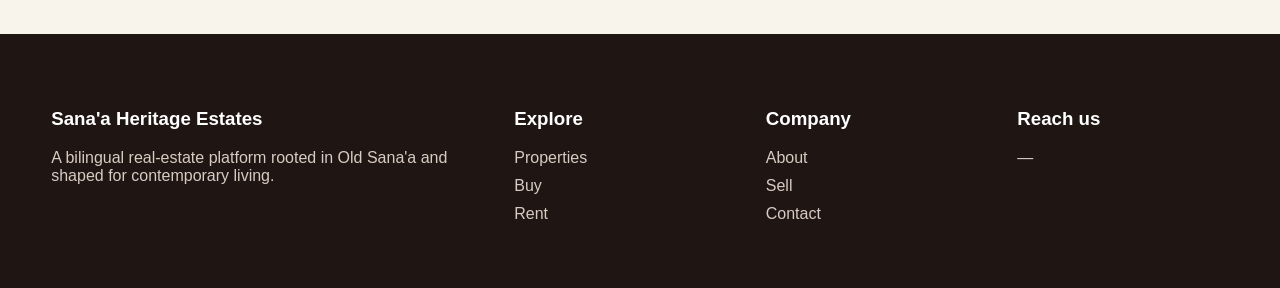
==== commit 3e07c127: "Upgrade site to managed production architecture" ====
--- a/index.html
+++ b/index.html
@@ -4,28 +4,36 @@
 <meta charset="utf-8">
 <meta name="viewport" content="width=device-width,initial-scale=1">
 <meta name="theme-color" content="#3b2017">
-<meta name="description" content="Sana'a Heritage Estates — bilingual real estate inspired by Old Sana'a and contemporary Yemeni living.">
+<meta name="description" content="Sana'a Heritage Estates — heritage homes, modern villas and apartments inspired by Old Sana'a architecture.">
+<meta name="keywords" content="Sana'a real estate, Yemen property, Old Sana'a houses, villas Yemen, apartments Sana'a, عقارات صنعاء, بيوت صنعاء القديمة">
+<meta property="og:type" content="website">
+<meta property="og:title" content="Sana'a Heritage Estates | عقارات صنعاء التراثية">
+<meta property="og:description" content="Where Old Sana'a heritage meets modern living.">
+<meta property="og:url" content="https://nzeeh.github.io/">
+<meta name="twitter:card" content="summary_large_image">
+<link rel="canonical" href="https://nzeeh.github.io/">
+<link rel="manifest" href="/manifest.webmanifest">
+<link rel="icon" href="/favicon.svg" type="image/svg+xml">
 <title>Sana'a Heritage Estates | عقارات صنعاء التراثية</title>
-<style>
-:root{--brick:#773d2d;--brick2:#a85f45;--cream:#f5eddf;--sand:#d8c2a5;--dark:#261a17;--teal:#355f60;--white:#fff;--muted:#7a6a61;--line:#dfd3c5;--shadow:0 18px 50px rgba(34,20,15,.16)}*{box-sizing:border-box}html{scroll-behavior:smooth}body{margin:0;background:#f8f3eb;color:var(--dark);font-family:Arial,"Noto Sans Arabic",sans-serif}body.rtl{font-family:"Tahoma",Arial,sans-serif}.wrap{width:min(1180px,92%);margin:auto}a{text-decoration:none;color:inherit}button,input,select,textarea{font:inherit}.top{position:fixed;z-index:30;top:0;left:0;right:0;padding:16px 0;color:white;transition:.25s}.top.scrolled{background:rgba(35,23,20,.96);backdrop-filter:blur(10px);box-shadow:0 8px 30px #0003}.nav{display:flex;align-items:center;justify-content:space-between;gap:22px}.brand{display:flex;align-items:center;gap:12px;font-weight:800;letter-spacing:.08em}.brandmark{width:43px;height:43px;border:2px solid #fff;border-radius:50% 50% 8px 8px;display:grid;place-items:center;position:relative}.brandmark:after{content:"";width:14px;height:18px;border:2px solid #fff;border-bottom:0;border-radius:50% 50% 0 0}.brand small{display:block;font-size:9px;font-weight:500;opacity:.78;letter-spacing:.18em;margin-top:3px}.links{display:flex;gap:22px;font-size:13px;text-transform:uppercase;letter-spacing:.08em}.navActions{display:flex;align-items:center;gap:10px}.pill,.lang{border:1px solid #fff8;background:#ffffff12;color:#fff;border-radius:30px;padding:10px 16px;cursor:pointer}.pill{background:#fff;color:var(--dark);font-weight:700}.menu{display:none}.hero{min-height:790px;position:relative;color:white;overflow:hidden;background:linear-gradient(120deg,#291c18 0%,#4e2a21 38%,#a05d42 100%)}.sky{position:absolute;inset:0;background:radial-gradient(circle at 82% 20%,#ffd9a56b 0 7%,transparent 8%),linear-gradient(#6c3c30aa,#c7794a77 48%,#e2b47b55)}.city{position:absolute;inset:70px 0 0;display:flex;align-items:flex-end;justify-content:center;gap:3vw;padding:0 4vw}.tower{height:68%;width:25%;min-width:260px;background:repeating-linear-gradient(0deg,#793d2e 0 21px,#8b4936 22px 24px);border:8px solid #f4eadb22;position:relative;box-shadow:var(--shadow)}.tower:before,.tower:after{content:"";position:absolute;left:7%;right:7%;height:10px;background:#f5eadc}.tower:before{top:28%}.tower:after{top:58%}.windows{position:absolute;inset:12% 12% 8%;display:grid;grid-template-columns:1fr 1fr;grid-template-rows:repeat(3,1fr);gap:26px 22px}.win{border:8px solid #f3e8d9;background:#1f373a;border-radius:48% 48% 8px 8px;position:relative}.win:after{content:"";position:absolute;width:9px;height:9px;border-radius:50%;background:#63a5a5;left:50%;top:18%;transform:translate(-50%)}.modern{height:53%;width:52%;background:#d8c2a5;position:relative;box-shadow:var(--shadow)}.modern:before{content:"";position:absolute;left:6%;top:15%;width:44%;height:60%;background:linear-gradient(135deg,#b8d8d5cc,#2c565bdd);border:10px solid #eee4d5}.modern:after{content:"";position:absolute;right:7%;top:16%;width:34%;height:59%;background:#8c4c39;border-top:10px solid #f1e6d7;border-bottom:10px solid #f1e6d7}.overlay{position:absolute;inset:0;background:linear-gradient(90deg,#1b1110da 0 36%,#1b111055 62%,#1b111033)}.heroContent{position:relative;z-index:3;padding-top:190px;max-width:710px}.eyebrow{font-size:11px;font-weight:800;letter-spacing:.22em;text-transform:uppercase;opacity:.82}.hero h1{font-family:Georgia,"Times New Roman",serif;font-weight:400;font-size:clamp(56px,7.2vw,104px);line-height:.92;margin:20px 0}.hero h1 em{font-weight:400}.lead{max-width:580px;font-size:18px;line-height:1.65;color:#f0e6dc}.actions{display:flex;gap:12px;margin-top:28px}.btn{padding:15px 23px;border-radius:30px;border:1px solid transparent;font-size:12px;font-weight:800;letter-spacing:.08em;text-transform:uppercase;cursor:pointer}.primary{background:var(--cream);color:var(--dark)}.ghost{border-color:#fff9;color:#fff;background:#fff1}.searchbar{position:absolute;z-index:4;left:50%;bottom:28px;transform:translateX(-50%);width:min(1120px,92%);display:grid;grid-template-columns:1.25fr 1.25fr 1fr auto;gap:0;background:#2b1d19df;border:1px solid #ffffff2b;border-radius:18px;overflow:hidden;backdrop-filter:blur(16px)}.field{padding:18px 21px;border-right:1px solid #ffffff24}.rtl .field{border-right:0;border-left:1px solid #ffffff24}.field label{display:block;font-size:10px;letter-spacing:.12em;text-transform:uppercase;opacity:.72;margin-bottom:7px}.field select{width:100%;background:transparent;border:0;color:#fff;outline:none}.field select option{color:#222}.searchBtn{border:0;background:var(--cream);padding:0 28px;font-weight:800;cursor:pointer}.section{padding:90px 0}.intro{display:grid;grid-template-columns:.5fr 2fr 1.3fr;gap:35px;align-items:end}.num{font-family:Georgia,serif;font-size:68px;color:#b89c7c}.section h2{font-family:Georgia,"Times New Roman",serif;font-size:clamp(38px,5vw,66px);font-weight:400;line-height:1.05;margin:10px 0 0}.muted{color:var(--muted);line-height:1.75}.headingRow{display:flex;align-items:end;justify-content:space-between;gap:20px;margin-bottom:34px}.headingRow h2{font-size:50px}.textLink{font-size:13px;font-weight:700}.grid{display:grid;grid-template-columns:repeat(3,1fr);gap:22px}.card{background:#fff;border-radius:5px;overflow:hidden;box-shadow:0 8px 24px #3a211314;cursor:pointer;transition:.25s}.card:hover{transform:translateY(-5px);box-shadow:var(--shadow)}.visual{height:245px;position:relative;overflow:hidden;background:linear-gradient(#b8704e,#794130)}.facade{position:absolute;left:12%;right:12%;bottom:0;height:80%;background:repeating-linear-gradient(0deg,#814331 0 22px,#94513b 23px 25px);border:8px solid #f2e6d755}.facade:after{content:"⌂  ◉  ⌂  ◉\A◉  ⌂  ◉  ⌂";white-space:pre;position:absolute;inset:15% 7%;font-size:36px;line-height:2;color:#f5eadf;text-align:center;letter-spacing:.22em}.tag{position:absolute;top:15px;left:15px;background:#fff;color:#32231f;padding:7px 10px;border-radius:20px;font-size:10px;font-weight:800;text-transform:uppercase}.save{position:absolute;top:12px;right:12px;width:34px;height:34px;border-radius:50%;border:0;background:#fff;color:#552e25;font-size:20px;cursor:pointer}.cardBody{padding:20px}.kicker{font-size:10px;letter-spacing:.15em;text-transform:uppercase;color:var(--brick2);font-weight:800}.card h3{font-family:Georgia,serif;font-size:25px;font-weight:400;margin:8px 0}.loc{font-size:13px;color:var(--muted)}.price{font-size:23px;margin:18px 0 10px}.stats{display:flex;gap:18px;padding-top:13px;border-top:1px solid #eee3d7;font-size:12px;color:#6d5a50}.story{background:var(--dark);color:#fff}.storyGrid{display:grid;grid-template-columns:1.1fr 1fr;gap:70px;align-items:center}.storyArt{height:500px;background:linear-gradient(135deg,#733c2e,#a85f45);position:relative;overflow:hidden}.storyArt:before{content:"";position:absolute;width:46%;height:70%;left:10%;bottom:0;border:18px solid #f1e5d6;border-bottom:0;border-radius:50% 50% 0 0}.storyArt:after{content:"";position:absolute;width:25%;height:45%;right:12%;bottom:0;border:14px solid #f1e5d6;border-bottom:0;border-radius:50% 50% 0 0;background:#31585a}.story h2{font-size:58px}.story p{color:#ddcfc5;line-height:1.8}.modernSec{display:grid;grid-template-columns:1fr 1.1fr;gap:55px;align-items:center}.modernImg{height:430px;background:linear-gradient(135deg,#d8c2a5,#9a6a4f);position:relative}.modernImg:before{content:"";position:absolute;left:8%;top:15%;bottom:13%;width:42%;background:#355f60;border:10px solid #eee3d5}.modernImg:after{content:"";position:absolute;right:10%;top:22%;width:30%;height:55%;background:#7b4132;border-radius:50% 50% 0 0;border:10px solid #f3e8da}.page{display:none;padding-top:85px;min-height:100vh}.page.active{display:block}.pageHead{padding:75px 0 45px;background:#eadfd0}.pageHead h1{font-family:Georgia,serif;font-size:74px;font-weight:400;margin:8px 0}.filters{background:#fff;padding:20px;border:1px solid var(--line);display:grid;grid-template-columns:repeat(5,1fr);gap:12px;margin:28px 0}.filters select,.filters input,.form input,.form textarea,.form select{width:100%;padding:13px;border:1px solid var(--line);background:#fff}.filters label,.form label{display:block;font-size:11px;font-weight:700;margin-bottom:6px;color:#6f5a4f}.resultRow{display:flex;justify-content:space-between;align-items:center;margin:20px 0}.twoCol{display:grid;grid-template-columns:1fr 1fr;gap:55px}.form{background:#fff;padding:30px;border:1px solid var(--line);box-shadow:0 10px 25px #42261510}.formGrid{display:grid;grid-template-columns:1fr 1fr;gap:14px}.form .full{grid-column:1/-1}.form textarea{min-height:130px}.values{display:grid;grid-template-columns:repeat(3,1fr);gap:20px;margin-top:45px}.value{border-top:3px solid var(--brick);padding:24px 0}.value h3{font-family:Georgia,serif;font-size:30px;margin:0 0 10px}.footer{background:#1f1614;color:#d9cbc1;padding:55px 0}.footerGrid{display:grid;grid-template-columns:2fr 1fr 1fr;gap:50px}.footer h3{color:#fff}.footer a{display:block;margin:10px 0;color:#d9cbc1}.modal{position:fixed;inset:0;background:#0009;z-index:60;display:none;align-items:center;justify-content:center;padding:20px}.modal.open{display:flex}.modalBox{background:#fff;width:min(900px,96%);max-height:90vh;overflow:auto;position:relative}.modalVisual{height:330px;background:linear-gradient(135deg,#7f4634,#d0a273);position:relative}.modalVisual:before{content:"";position:absolute;inset:18% 20% 0;background:repeating-linear-gradient(0deg,#7c3f2e 0 24px,#95523b 25px 27px);border:9px solid #f0e5d4}.modalClose{position:absolute;right:15px;top:15px;z-index:2;width:38px;height:38px;border:0;border-radius:50%;font-size:25px}.modalBody{padding:28px}.modalBody h2{font-family:Georgia,serif;font-size:40px;font-weight:400;margin:8px 0}.toast{position:fixed;bottom:24px;left:50%;transform:translate(-50%,80px);background:#1f1614;color:white;padding:12px 20px;border-radius:30px;z-index:100;opacity:0;transition:.3s}.toast.show{opacity:1;transform:translate(-50%,0)}@media(max-width:900px){.links,.pill{display:none}.menu{display:block}.hero{min-height:760px}.city{opacity:.72}.modern{width:65%}.tower{width:40%}.heroContent{padding-top:160px}.searchbar{grid-template-columns:1fr 1fr;bottom:18px}.searchBtn{min-height:55px}.intro,.storyGrid,.modernSec,.twoCol{grid-template-columns:1fr}.grid{grid-template-columns:1fr 1fr}.filters{grid-template-columns:1fr 1fr}.storyArt{height:390px}.values{grid-template-columns:1fr}.footerGrid{grid-template-columns:1fr 1fr}}@media(max-width:620px){.hero h1{font-size:55px}.heroContent{padding-top:145px}.hero .lead{font-size:15px}.actions{flex-wrap:wrap}.searchbar{grid-template-columns:1fr}.field{padding:10px 15px}.city{left:-240px;right:-120px}.intro{gap:12px}.section{padding:65px 0}.grid{grid-template-columns:1fr}.headingRow{align-items:start;flex-direction:column}.story h2,.section h2{font-size:42px}.filters,.formGrid{grid-template-columns:1fr}.form .full{grid-column:auto}.pageHead h1{font-size:54px}.footerGrid{grid-template-columns:1fr}}
-</style>
+<script type="application/ld+json">{"@context":"https://schema.org","@type":"RealEstateAgent","name":"Sana'a Heritage Estates","url":"https://nzeeh.github.io/","areaServed":{"@type":"Country","name":"Yemen"}}</script>
+<link rel="stylesheet" href="/assets/index.css">
 </head>
 <body>
-<header class="top" id="top"><div class="wrap nav"><a class="brand" href="#home"><span class="brandmark"></span><span><b data-t="brand">SANA'A HERITAGE</b><small data-t="sub">ESTATES · YEMEN</small></span></a><nav class="links"><a href="#home" data-t="home">Home</a><a href="#properties" data-t="properties">Properties</a><a href="#buy" data-t="buy">Buy</a><a href="#rent" data-t="rent">Rent</a><a href="#sell" data-t="sell">Sell</a><a href="#about" data-t="about">About</a><a href="#contact" data-t="contact">Contact</a></nav><div class="navActions"><button class="lang" id="lang">AR</button><a class="pill" href="#properties" data-t="view">View listings</a><button class="lang menu" id="menu">☰</button></div></div></header>
+<header class="top" id="top"><div class="wrap nav"><a class="brand" href="#home"><span class="brandmark"></span><span><b id="brandName">SANA'A HERITAGE</b><small data-t="sub">ESTATES · YEMEN</small></span></a><nav class="links" id="navLinks"><a href="#home" data-t="home">Home</a><a href="#properties" data-t="properties">Properties</a><a href="#buy" data-t="buy">Buy</a><a href="#rent" data-t="rent">Rent</a><a href="#sell" data-t="sell">Sell</a><a href="#about" data-t="about">About</a><a href="#contact" data-t="contact">Contact</a></nav><div class="navActions"><button class="lang" id="lang">AR</button><a class="pill" href="#properties" data-t="view">View listings</a><button class="lang menu" id="menu">☰</button></div></div></header>
 <main>
-<section class="page active" data-page="home" style="padding-top:0"><section class="hero"><div class="sky"></div><div class="city"><div class="tower"><div class="windows"><i class="win"></i><i class="win"></i><i class="win"></i><i class="win"></i><i class="win"></i><i class="win"></i></div></div><div class="modern"></div></div><div class="overlay"></div><div class="wrap heroContent"><p class="eyebrow" data-t="oldNew">OLD SANA'A · NEW POSSIBILITIES</p><h1 data-t="hero">Where heritage meets <em>modern living.</em></h1><p class="lead" data-t="heroCopy">Discover homes that carry the architectural soul of Sana'a into a refined, contemporary future.</p><div class="actions"><a class="btn primary" href="#properties" data-t="browse">Browse properties</a><a class="btn ghost" href="#sell" data-t="list">List your property</a></div></div><form class="searchbar" id="heroSearch"><div class="field"><label data-t="type">Property type</label><select id="heroType"><option value="all" data-t="allTypes">All types</option><option value="heritage" data-t="heritage">Heritage home</option><option value="villa" data-t="villa">Villa</option><option value="apartment" data-t="apartment">Apartment</option></select></div><div class="field"><label data-t="location">Location</label><select id="heroLoc"><option value="all" data-t="allLoc">All locations</option><option value="Old Sana'a">Old Sana'a</option><option value="Hadda">Hadda</option><option value="Al-Safiah">Al-Safiah</option></select></div><div class="field"><label data-t="budget">Budget</label><select id="heroPrice"><option value="9999999" data-t="anyPrice">Any price</option><option value="300000">≤ $300k</option><option value="600000">≤ $600k</option><option value="1000000">≤ $1M</option></select></div><button class="searchBtn" data-t="search">Search</button></form></section><section class="section wrap intro"><div class="num">01</div><div><p class="eyebrow" style="color:#915039" data-t="curated">CURATED COLLECTIONS</p><h2 data-t="character">Homes with character, selected for how they live.</h2></div><p class="muted" data-t="characterCopy">From restored tower houses to contemporary villas shaped by qamariya arches, every listing is chosen to feel distinctly Yemeni and genuinely livable.</p></section><section class="section wrap"><div class="headingRow"><div><p class="eyebrow" style="color:#915039" data-t="featured">FEATURED</p><h2 data-t="signature">Signature properties</h2></div><a class="textLink" href="#properties" data-t="seeAll">See all properties →</a></div><div class="grid" id="featuredGrid"></div></section><section class="section story"><div class="wrap storyGrid"><div class="storyArt"></div><div><p class="eyebrow" data-t="heritageCollection">SANA'A HERITAGE COLLECTION</p><h2 data-t="centuries">Centuries of craft. A new chapter of living.</h2><p data-t="heritageText">White gypsum geometry, warm fired brick, carved timber and colored qamariya glass are treated as a living design language—not decoration from the past.</p><a class="btn primary" href="#buy" data-t="explore">Explore heritage homes</a></div></div></section><section class="section wrap modernSec"><div><p class="eyebrow" style="color:#915039" data-t="modernLiving">MODERN YEMENI LIVING</p><h2 data-t="reimagined">Tradition, reimagined.</h2><p class="muted" data-t="modernText">Contemporary homes can feel unmistakably local: generous courtyards, deep shade, crafted entrances, filtered light and the proportions of Sana'a translated into modern materials.</p></div><div class="modernImg"></div></section></section>
-<section class="page" data-page="properties"><div class="pageHead"><div class="wrap"><p class="eyebrow" style="color:#915039" data-t="collection">THE COLLECTION</p><h1 data-t="properties">Properties</h1><p class="muted" data-t="propCopy">Browse heritage homes, modern villas and apartments inspired by the architectural language of Sana'a.</p></div></div><div class="wrap"><div class="filters"><div><label data-t="status">Status</label><select id="fStatus"><option value="all" data-t="all">All</option><option value="sale" data-t="forSale">For sale</option><option value="rent" data-t="forRent">For rent</option></select></div><div><label data-t="type">Property type</label><select id="fType"><option value="all" data-t="allTypes">All types</option><option value="heritage" data-t="heritage">Heritage home</option><option value="villa" data-t="villa">Villa</option><option value="apartment" data-t="apartment">Apartment</option></select></div><div><label data-t="location">Location</label><select id="fLoc"><option value="all" data-t="allLoc">All locations</option><option>Old Sana'a</option><option>Hadda</option><option>Al-Safiah</option></select></div><div><label data-t="beds">Bedrooms</label><select id="fBeds"><option value="0" data-t="any">Any</option><option value="2">2+</option><option value="3">3+</option><option value="4">4+</option></select></div><div><label data-t="maxPrice">Maximum sale price</label><select id="fPrice"><option value="9999999" data-t="anyPrice">Any price</option><option value="300000">$300k</option><option value="600000">$600k</option><option value="1000000">$1M</option></select></div></div><div class="resultRow"><b id="count"></b><button class="btn" style="border-color:#b69b87;background:transparent" id="reset" data-t="reset">Reset</button></div><div class="grid" id="allGrid"></div></div></section>
+<section class="page active" data-page="home" style="padding-top:0"><section class="hero"><div class="sky"></div><div class="city"><div class="tower"><div class="windows"><i class="win"></i><i class="win"></i><i class="win"></i><i class="win"></i><i class="win"></i><i class="win"></i></div></div><div class="modern"></div></div><div class="overlay"></div><div class="wrap heroContent"><p class="eyebrow" data-t="oldNew">OLD SANA'A · NEW POSSIBILITIES</p><h1 data-t="hero">Where heritage meets <em>modern living.</em></h1><p class="lead" data-t="heroCopy">Discover homes that carry the architectural soul of Sana'a into a refined, contemporary future.</p><div class="actions"><a class="btn primary" href="#properties" data-t="browse">Browse properties</a><a class="btn ghost" href="#sell" data-t="list">List your property</a></div></div><form class="searchbar" id="heroSearch"><div class="field"><label data-t="type">Property type</label><select id="heroType"><option value="all" data-t="allTypes">All types</option><option value="heritage" data-t="heritage">Heritage home</option><option value="villa" data-t="villa">Villa</option><option value="apartment" data-t="apartment">Apartment</option></select></div><div class="field"><label data-t="location">Location</label><select id="heroLoc"><option value="all" data-t="allLoc">All locations</option></select></div><div class="field"><label data-t="budget">Budget</label><select id="heroPrice"><option value="999999999" data-t="anyPrice">Any price</option><option value="300000">≤ 300k</option><option value="600000">≤ 600k</option><option value="1000000">≤ 1M</option></select></div><button class="searchBtn" data-t="search">Search</button></form></section>
+<section class="section wrap intro"><div class="num">01</div><div><p class="eyebrow" style="color:#915039" data-t="curated">CURATED COLLECTIONS</p><h2 data-t="character">Homes with character, selected for how they live.</h2></div><p class="muted" data-t="characterCopy">From restored tower houses to contemporary villas shaped by qamariya arches, every listing is chosen to feel distinctly Yemeni and genuinely livable.</p></section>
+<section class="section wrap"><div class="headingRow"><div><p class="eyebrow" style="color:#915039" data-t="featured">FEATURED</p><h2 data-t="signature">Signature properties</h2></div><a class="textLink" href="#properties" data-t="seeAll">See all properties →</a></div><div class="grid" id="featuredGrid"><div class="loading">Loading…</div></div></section>
+<section class="section story"><div class="wrap storyGrid"><div class="storyArt"></div><div><p class="eyebrow" data-t="heritageCollection">SANA'A HERITAGE COLLECTION</p><h2 data-t="centuries">Centuries of craft. A new chapter of living.</h2><p data-t="heritageText">White gypsum geometry, warm fired brick, carved timber and colored qamariya glass are treated as a living design language—not decoration from the past.</p><a class="btn primary" href="#buy" data-t="explore">Explore heritage homes</a></div></div></section>
+<section class="section wrap modernSec"><div><p class="eyebrow" style="color:#915039" data-t="modernLiving">MODERN YEMENI LIVING</p><h2 data-t="reimagined">Tradition, reimagined.</h2><p class="muted" data-t="modernText">Contemporary homes can feel unmistakably local: generous courtyards, deep shade, crafted entrances, filtered light and the proportions of Sana'a translated into modern materials.</p></div><div class="modernImg"></div></section></section>
+<section class="page" data-page="properties"><div class="pageHead"><div class="wrap"><p class="eyebrow" style="color:#915039" data-t="collection">THE COLLECTION</p><h1 data-t="properties">Properties</h1><p class="muted" data-t="propCopy">Browse heritage homes, modern villas and apartments inspired by the architectural language of Sana'a.</p></div></div><div class="wrap"><div class="filters"><div><label data-t="status">Status</label><select id="fStatus"><option value="all" data-t="all">All</option><option value="sale" data-t="forSale">For sale</option><option value="rent" data-t="forRent">For rent</option></select></div><div><label data-t="type">Property type</label><select id="fType"><option value="all" data-t="allTypes">All types</option><option value="heritage" data-t="heritage">Heritage home</option><option value="villa" data-t="villa">Villa</option><option value="apartment" data-t="apartment">Apartment</option></select></div><div><label data-t="location">Location</label><select id="fLoc"><option value="all" data-t="allLoc">All locations</option></select></div><div><label data-t="beds">Bedrooms</label><select id="fBeds"><option value="0" data-t="any">Any</option><option value="2">2+</option><option value="3">3+</option><option value="4">4+</option></select></div><div><label data-t="maxPrice">Maximum price</label><select id="fPrice"><option value="999999999" data-t="anyPrice">Any price</option><option value="300000">300k</option><option value="600000">600k</option><option value="1000000">1M</option></select></div><div><label data-t="sort">Sort</label><select id="fSort"><option value="featured" data-t="featuredFirst">Featured first</option><option value="priceAsc" data-t="lowHigh">Price: low to high</option><option value="priceDesc" data-t="highLow">Price: high to low</option></select></div></div><div class="resultRow"><b id="count"></b><button class="btn" style="border-color:#b69b87;background:transparent" id="reset" data-t="reset">Reset</button></div><div class="grid" id="allGrid"></div></div></section>
 <section class="page" data-page="buy"><div class="pageHead"><div class="wrap"><p class="eyebrow" style="color:#915039" data-t="own">OWN A PIECE OF THE CITY</p><h1 data-t="buy">Buy</h1><p class="muted" data-t="buyCopy">A focused selection from restored Old Sana'a residences to new family villas.</p></div></div><div class="section wrap"><div class="grid" id="buyGrid"></div></div></section>
 <section class="page" data-page="rent"><div class="pageHead"><div class="wrap"><p class="eyebrow" style="color:#915039" data-t="liveCity">LIVE THE CITY YOUR WAY</p><h1 data-t="rent">Rent</h1><p class="muted" data-t="rentCopy">Flexible homes for everyday living, with architectural character and modern comfort.</p></div></div><div class="section wrap"><div class="grid" id="rentGrid"></div></div></section>
-<section class="page" data-page="sell"><div class="pageHead"><div class="wrap"><p class="eyebrow" style="color:#915039" data-t="listUs">LIST WITH US</p><h1 data-t="sellTitle">Sell your property with confidence.</h1></div></div><div class="section wrap twoCol"><div><h2 data-t="sellIntro">Your property deserves a clear story.</h2><p class="muted" data-t="sellCopy">Use this form to prepare a complete listing. During this launch phase, the draft is stored safely on your device until the final agency inbox is connected.</p></div><form class="form" id="sellForm"><div class="formGrid"><div><label data-t="owner">Owner name</label><input name="owner" required></div><div><label data-t="phone">Phone</label><input name="phone" required></div><div><label data-t="email">Email</label><input type="email" name="email"></div><div><label data-t="location">Location</label><input name="location" required></div><div><label data-t="type">Property type</label><select name="type"><option data-t="heritage">Heritage home</option><option data-t="villa">Villa</option><option data-t="apartment">Apartment</option></select></div><div><label data-t="price">Asking price</label><input name="price"></div><div class="full"><label data-t="description">Description</label><textarea name="description"></textarea></div><button class="btn primary full" style="background:#3d231d;color:#fff" data-t="saveDraft">Save listing draft</button></div></form></div></section>
+<section class="page" data-page="sell"><div class="pageHead"><div class="wrap"><p class="eyebrow" style="color:#915039" data-t="listUs">LIST WITH US</p><h1 data-t="sellTitle">Sell your property with confidence.</h1></div></div><div class="section wrap twoCol"><div><h2 data-t="sellIntro">Your property deserves a clear story.</h2><p class="muted" data-t="sellCopy">Send the key details and we will prepare the listing for review.</p><div id="sellContact"></div></div><form class="form" id="sellForm"><div class="formGrid"><div><label data-t="owner">Owner name</label><input name="owner" required></div><div><label data-t="phone">Phone</label><input name="phone" required></div><div><label data-t="email">Email</label><input type="email" name="email"></div><div><label data-t="location">Location</label><input name="location" required></div><div><label data-t="type">Property type</label><select name="type"><option value="heritage" data-t="heritage">Heritage home</option><option value="villa" data-t="villa">Villa</option><option value="apartment" data-t="apartment">Apartment</option></select></div><div><label data-t="price">Asking price</label><input name="price"></div><div class="full"><label data-t="description">Description</label><textarea name="description"></textarea></div><button class="btn primary full" style="background:#3d231d;color:#fff" data-t="sendListing">Send property details</button></div></form></div></section>
 <section class="page" data-page="about"><div class="pageHead"><div class="wrap"><p class="eyebrow" style="color:#915039" data-t="vision">OUR VISION</p><h1 data-t="aboutTitle">The architectural soul of Sana'a, reimagined for modern living.</h1></div></div><div class="section wrap"><p class="muted" style="font-size:20px;max-width:850px" data-t="aboutCopy">We believe Yemen's architectural heritage can inspire the homes of tomorrow. This platform connects historic character, contemporary design and clear real-estate presentation in one bilingual experience.</p><div class="values"><div class="value"><h3 data-t="heritageVal">Heritage</h3><p class="muted" data-t="heritageValCopy">Respect the proportions, materials and craft that make Sana'a visually unique.</p></div><div class="value"><h3 data-t="livingVal">Living</h3><p class="muted" data-t="livingValCopy">Translate heritage into comfortable, practical homes for contemporary families.</p></div><div class="value"><h3 data-t="trustVal">Trust</h3><p class="muted" data-t="trustValCopy">Present properties clearly, with useful facts and thoughtful visual identity.</p></div></div></div></section>
-<section class="page" data-page="contact"><div class="pageHead"><div class="wrap"><p class="eyebrow" style="color:#915039" data-t="startTalk">START A CONVERSATION</p><h1 data-t="contactTitle">Tell us what you are looking for.</h1></div></div><div class="section wrap twoCol"><div><h2 data-t="contactHead">Property enquiries</h2><p class="muted" data-t="contactCopy">The site is ready for your final business phone, email and WhatsApp destination. During testing, enquiries are saved locally on the device.</p></div><form class="form" id="contactForm"><div class="formGrid"><div><label data-t="name">Name</label><input name="name" required></div><div><label data-t="phone">Phone</label><input name="phone"></div><div class="full"><label data-t="email">Email</label><input type="email" name="email"></div><div class="full"><label data-t="message">Message</label><textarea name="message" required></textarea></div><button class="btn primary full" style="background:#3d231d;color:#fff" data-t="saveEnquiry">Save enquiry</button></div></form></div></section>
+<section class="page" data-page="contact"><div class="pageHead"><div class="wrap"><p class="eyebrow" style="color:#915039" data-t="startTalk">START A CONVERSATION</p><h1 data-t="contactTitle">Tell us what you are looking for.</h1></div></div><div class="section wrap twoCol"><div><h2 data-t="contactHead">Property enquiries</h2><p class="muted" data-t="contactCopy">Contact the agency directly by phone, email or WhatsApp when those details are configured.</p><div class="contactCards" id="contactCards"></div></div><form class="form" id="contactForm"><div class="formGrid"><div><label data-t="name">Name</label><input name="name" required></div><div><label data-t="phone">Phone</label><input name="phone"></div><div class="full"><label data-t="email">Email</label><input type="email" name="email"></div><div class="full"><label data-t="message">Message</label><textarea name="message" required></textarea></div><button class="btn primary full" style="background:#3d231d;color:#fff" data-t="sendEnquiry">Send enquiry</button></div></form></div></section>
 </main>
-<footer class="footer"><div class="wrap footerGrid"><div><h3 data-t="brand">SANA'A HERITAGE</h3><p data-t="footerCopy">A bilingual real-estate concept rooted in Old Sana'a and shaped for contemporary living.</p></div><div><h3 data-t="exploreNav">Explore</h3><a href="#properties" data-t="properties">Properties</a><a href="#buy" data-t="buy">Buy</a><a href="#rent" data-t="rent">Rent</a></div><div><h3 data-t="company">Company</h3><a href="#about" data-t="about">About</a><a href="#sell" data-t="sell">Sell</a><a href="#contact" data-t="contact">Contact</a></div></div></footer>
-<div class="modal" id="modal"><div class="modalBox"><button class="modalClose" id="close">×</button><div class="modalVisual"></div><div class="modalBody"><p class="kicker" id="mMeta"></p><h2 id="mTitle"></h2><p class="loc" id="mLoc"></p><div class="price" id="mPrice"></div><div class="stats" id="mStats"></div><p class="muted" id="mDesc"></p></div></div></div><div class="toast" id="toast"></div>
-<script>
-const T={en:{brand:"SANA'A HERITAGE",sub:"ESTATES · YEMEN",home:"Home",properties:"Properties",buy:"Buy",rent:"Rent",sell:"Sell",about:"About",contact:"Contact",view:"View listings",oldNew:"OLD SANA'A · NEW POSSIBILITIES",hero:"Where heritage meets <em>modern living.</em>",heroCopy:"Discover homes that carry the architectural soul of Sana'a into a refined, contemporary future.",browse:"Browse properties",list:"List your property",type:"Property type",allTypes:"All types",heritage:"Heritage home",villa:"Villa",apartment:"Apartment",location:"Location",allLoc:"All locations",budget:"Budget",anyPrice:"Any price",search:"Search",curated:"CURATED COLLECTIONS",character:"Homes with character, selected for how they live.",characterCopy:"From restored tower houses to contemporary villas shaped by qamariya arches, every listing is chosen to feel distinctly Yemeni and genuinely livable.",featured:"FEATURED",signature:"Signature properties",seeAll:"See all properties →",heritageCollection:"SANA'A HERITAGE COLLECTION",centuries:"Centuries of craft. A new chapter of living.",heritageText:"White gypsum geometry, warm fired brick, carved timber and colored qamariya glass are treated as a living design language—not decoration from the past.",explore:"Explore heritage homes",modernLiving:"MODERN YEMENI LIVING",reimagined:"Tradition, reimagined.",modernText:"Contemporary homes can feel unmistakably local: generous courtyards, deep shade, crafted entrances, filtered light and the proportions of Sana'a translated into modern materials.",collection:"THE COLLECTION",propCopy:"Browse heritage homes, modern villas and apartments inspired by the architectural language of Sana'a.",status:"Status",all:"All",forSale:"For sale",forRent:"For rent",beds:"Bedrooms",any:"Any",maxPrice:"Maximum sale price",reset:"Reset",own:"OWN A PIECE OF THE CITY",buyCopy:"A focused selection from restored Old Sana'a residences to new family villas.",liveCity:"LIVE THE CITY YOUR WAY",rentCopy:"Flexible homes for everyday living, with architectural character and modern comfort.",listUs:"LIST WITH US",sellTitle:"Sell your property with confidence.",sellIntro:"Your property deserves a clear story.",sellCopy:"Use this form to prepare a complete listing. During this launch phase, the draft is stored safely on your device until the final agency inbox is connected.",owner:"Owner name",phone:"Phone",email:"Email",price:"Asking price",description:"Description",saveDraft:"Save listing draft",vision:"OUR VISION",aboutTitle:"The architectural soul of Sana'a, reimagined for modern living.",aboutCopy:"We believe Yemen's architectural heritage can inspire the homes of tomorrow. This platform connects historic character, contemporary design and clear real-estate presentation in one bilingual experience.",heritageVal:"Heritage",heritageValCopy:"Respect the proportions, materials and craft that make Sana'a visually unique.",livingVal:"Living",livingValCopy:"Translate heritage into comfortable, practical homes for contemporary families.",trustVal:"Trust",trustValCopy:"Present properties clearly, with useful facts and thoughtful visual identity.",startTalk:"START A CONVERSATION",contactTitle:"Tell us what you are looking for.",contactHead:"Property enquiries",contactCopy:"The site is ready for your final business phone, email and WhatsApp destination. During testing, enquiries are saved locally on the device.",name:"Name",message:"Message",saveEnquiry:"Save enquiry",footerCopy:"A bilingual real-estate concept rooted in Old Sana'a and shaped for contemporary living.",exploreNav:"Explore",company:"Company",savedDraft:"Listing draft saved on this device.",savedEnquiry:"Enquiry saved on this device.",results:n=>`${n} properties`,bed:n=>`${n} beds`,bath:n=>`${n} baths`,sqm:n=>`${n} m²`},ar:{brand:"عقارات صنعاء التراثية",sub:"صنعاء · اليمن",home:"الرئيسية",properties:"العقارات",buy:"شراء",rent:"إيجار",sell:"بيع",about:"من نحن",contact:"اتصل بنا",view:"عرض العقارات",oldNew:"صنعاء القديمة · إمكانات جديدة",hero:"حين يلتقي التراث <em>بالحياة العصرية.</em>",heroCopy:"اكتشف منازل تحمل روح صنعاء المعمارية إلى مستقبل معاصر وراقٍ.",browse:"تصفح العقارات",list:"أضف عقارك",type:"نوع العقار",allTypes:"جميع الأنواع",heritage:"منزل تراثي",villa:"فيلا",apartment:"شقة",location:"الموقع",allLoc:"جميع المواقع",budget:"الميزانية",anyPrice:"أي سعر",search:"بحث",curated:"مجموعات مختارة",character:"منازل لها شخصية، مختارة لطريقة العيش فيها.",characterCopy:"من بيوت الأبراج المرممة إلى الفلل المعاصرة المستلهمة من القمريات، كل عقار مختار ليكون يمني الهوية وعمليًا للحياة.",featured:"مختاراتنا",signature:"عقارات مميزة",seeAll:"عرض جميع العقارات ←",heritageCollection:"مجموعة تراث صنعاء",centuries:"قرون من الحرفة. فصل جديد للحياة.",heritageText:"الهندسة الجبسية البيضاء والطوب المحروق والخشب المنحوت وزجاج القمريات الملون تُعامل كلغة تصميم حية، لا كزينة من الماضي.",explore:"استكشف البيوت التراثية",modernLiving:"الحياة اليمنية الحديثة",reimagined:"التقاليد بروح جديدة.",modernText:"يمكن للمنازل المعاصرة أن تبقى محلية بوضوح: أفنية رحبة، ظل عميق، مداخل مصنوعة بعناية وإضاءة مفلترة ونسب صنعانية بمواد حديثة.",collection:"المجموعة",propCopy:"تصفح البيوت التراثية والفلل الحديثة والشقق المستلهمة من اللغة المعمارية لصنعاء.",status:"الحالة",all:"الكل",forSale:"للبيع",forRent:"للإيجار",beds:"غرف النوم",any:"أي عدد",maxPrice:"أقصى سعر للبيع",reset:"إعادة ضبط",own:"امتلك جزءًا من المدينة",buyCopy:"مجموعة من بيوت صنعاء القديمة المرممة والفلل العائلية الجديدة.",liveCity:"عِش المدينة بطريقتك",rentCopy:"منازل مرنة للحياة اليومية تجمع الشخصية المعمارية والراحة الحديثة.",listUs:"اعرض عقارك معنا",sellTitle:"بع عقارك بثقة.",sellIntro:"عقارك يستحق قصة واضحة.",sellCopy:"استخدم النموذج لإعداد بيانات العقار. في مرحلة الإطلاق تُحفظ المسودة على جهازك حتى يتم ربط بريد الوكالة النهائي.",owner:"اسم المالك",phone:"الهاتف",email:"البريد الإلكتروني",price:"السعر المطلوب",description:"الوصف",saveDraft:"حفظ مسودة العقار",vision:"رؤيتنا",aboutTitle:"روح صنعاء المعمارية، برؤية جديدة للحياة الحديثة.",aboutCopy:"نؤمن بأن التراث المعماري اليمني قادر على إلهام منازل المستقبل. تجمع المنصة بين الطابع التاريخي والتصميم المعاصر والعرض العقاري الواضح في تجربة ثنائية اللغة.",heritageVal:"التراث",heritageValCopy:"احترام النسب والمواد والحرفة التي تجعل صنعاء فريدة بصريًا.",livingVal:"الحياة",livingValCopy:"ترجمة التراث إلى منازل مريحة وعملية للأسر المعاصرة.",trustVal:"الثقة",trustValCopy:"عرض العقارات بوضوح وحقائق مفيدة وهوية بصرية مدروسة.",startTalk:"ابدأ الحديث",contactTitle:"أخبرنا عن العقار الذي تبحث عنه.",contactHead:"استفسارات العقارات",contactCopy:"الموقع جاهز لربط رقم العمل والبريد وواتساب النهائي. أثناء الاختبار تُحفظ الاستفسارات محليًا على الجهاز.",name:"الاسم",message:"الرسالة",saveEnquiry:"حفظ الاستفسار",footerCopy:"مفهوم عقاري ثنائي اللغة متجذر في صنعاء القديمة ومصمم للحياة المعاصرة.",exploreNav:"استكشف",company:"الشركة",savedDraft:"تم حفظ مسودة العقار على هذا الجهاز.",savedEnquiry:"تم حفظ الاستفسار على هذا الجهاز.",results:n=>`${n} عقارات`,bed:n=>`${n} غرف`,bath:n=>`${n} حمامات`,sqm:n=>`${n} م²`}};
-const P=[{id:1,status:'sale',type:'heritage',loc:"Old Sana'a",name:{en:'Restored Tower House',ar:'بيت برج صنعاني مرمم'},price:640000,beds:6,baths:4,area:510,featured:1,desc:{en:'A carefully restored multi-level residence with warm fired brick, white gypsum bands, qamariya-inspired glazing and a private upper majlis.',ar:'منزل متعدد الطوابق جرى ترميمه بعناية، يجمع الطوب المحروق والزخارف الجبسية البيضاء ونوافذ مستلهمة من القمريات ومجلسًا علويًا خاصًا.'}},{id:2,status:'sale',type:'villa',loc:'Hadda',name:{en:'Qamariya Courtyard Villa',ar:'فيلا فناء القمرية'},price:890000,beds:5,baths:5,area:620,featured:1,desc:{en:'A contemporary family villa where glass, shaded courtyards and modern planning meet Sana’a-inspired arches and crafted brick details.',ar:'فيلا عائلية معاصرة تجمع الزجاج والأفنية المظللة والتخطيط الحديث مع الأقواس والتفاصيل الطوبية المستلهمة من صنعاء.'}},{id:3,status:'sale',type:'apartment',loc:'Al-Safiah',name:{en:'Sana’a Contemporary Residence',ar:'مسكن صنعاء المعاصر'},price:295000,beds:3,baths:3,area:205,featured:1,desc:{en:'A refined city apartment with warm natural materials, filtered light and subtle geometric references to historic Sana’a façades.',ar:'شقة مدينة راقية بمواد طبيعية دافئة وإضاءة مفلترة وإشارات هندسية هادئة لواجهات صنعاء التاريخية.'}},{id:4,status:'rent',type:'villa',loc:'Hadda',name:{en:'Garden Qamariya Home',ar:'منزل حديقة القمرية'},price:2600,beds:4,baths:4,area:390,desc:{en:'A quiet rental villa with a landscaped courtyard and modern rooms framed by Yemeni-inspired architectural details.',ar:'فيلا هادئة للإيجار بفناء منسق وغرف حديثة تحيط بها تفاصيل معمارية يمنية.'}},{id:5,status:'rent',type:'apartment',loc:'Al-Safiah',name:{en:'Brick & Glass Residence',ar:'مسكن الطوب والزجاج'},price:1700,beds:2,baths:2,area:145,desc:{en:'A modern apartment balancing generous glass openings with brick-toned surfaces and shaded interior spaces.',ar:'شقة حديثة توازن بين الفتحات الزجاجية الواسعة والأسطح ذات اللون الطوبي والمساحات الداخلية المظللة.'}},{id:6,status:'sale',type:'heritage',loc:"Old Sana'a",name:{en:'Merchant Courtyard House',ar:'بيت تاجر بفناء داخلي'},price:730000,beds:6,baths:4,area:470,desc:{en:'A heritage courtyard house with layered living rooms, stone lower walls and restored colored-glass windows.',ar:'بيت تراثي بفناء داخلي وغرف معيشة متدرجة وجدران سفلية حجرية ونوافذ زجاج ملون مرممة.'}}];
-let lang=localStorage.getItem('sanaa-lang')||'en';const $=s=>document.querySelector(s),$$=s=>[...document.querySelectorAll(s)];function tr(){document.documentElement.lang=lang;document.documentElement.dir=lang==='ar'?'rtl':'ltr';document.body.classList.toggle('rtl',lang==='ar');$('#lang').textContent=lang==='en'?'AR':'EN';$$('[data-t]').forEach(e=>{let v=T[lang][e.dataset.t];if(typeof v==='string')e.innerHTML=v});render()}function card(p){return `<article class="card" data-id="${p.id}"><div class="visual"><div class="facade"></div><span class="tag">${p.status==='sale'?T[lang].forSale:T[lang].forRent}</span><button class="save">♡</button></div><div class="cardBody"><div class="kicker">${T[lang][p.type]}</div><h3>${p.name[lang]}</h3><div class="loc">${p.loc}</div><div class="price">$${p.price.toLocaleString()}${p.status==='rent'?' / month':''}</div><div class="stats"><span>${T[lang].bed(p.beds)}</span><span>${T[lang].bath(p.baths)}</span><span>${T[lang].sqm(p.area)}</span></div></div></article>`}function bind(){$$('.card').forEach(c=>c.onclick=e=>{if(e.target.classList.contains('save')){e.stopPropagation();e.target.textContent=e.target.textContent==='♡'?'♥':'♡';return}openProp(+c.dataset.id)})}function grid(id,arr){let e=$(id);if(e){e.innerHTML=arr.map(card).join('');bind()}}function filtered(){let a=[...P],s=$('#fStatus')?.value||'all',t=$('#fType')?.value||'all',l=$('#fLoc')?.value||'all',b=+($('#fBeds')?.value||0),m=+($('#fPrice')?.value||9999999);return a.filter(p=>(s==='all'||p.status===s)&&(t==='all'||p.type===t)&&(l==='all'||p.loc===l)&&p.beds>=b&&(p.status==='rent'||p.price<=m))}function render(){grid('#featuredGrid',P.filter(p=>p.featured));grid('#buyGrid',P.filter(p=>p.status==='sale'));grid('#rentGrid',P.filter(p=>p.status==='rent'));let f=filtered();grid('#allGrid',f);if($('#count'))$('#count').textContent=T[lang].results(f.length)}function route(){let p=(location.hash||'#home').slice(1);if(!['home','properties','buy','rent','sell','about','contact'].includes(p))p='home';$$('.page').forEach(e=>e.classList.toggle('active',e.dataset.page===p));scrollTo(0,0);render()}function openProp(id){let p=P.find(x=>x.id===id);$('#mMeta').textContent=`${p.status==='sale'?T[lang].forSale:T[lang].forRent} · ${T[lang][p.type]}`;$('#mTitle').textContent=p.name[lang];$('#mLoc').textContent=p.loc;$('#mPrice').textContent='$'+p.price.toLocaleString()+(p.status==='rent'?' / month':'');$('#mStats').innerHTML=`<span>${T[lang].bed(p.beds)}</span><span>${T[lang].bath(p.baths)}</span><span>${T[lang].sqm(p.area)}</span>`;$('#mDesc').textContent=p.desc[lang];$('#modal').classList.add('open')}function toast(x){$('#toast').textContent=x;$('#toast').classList.add('show');setTimeout(()=>$('#toast').classList.remove('show'),2200)}$('#lang').onclick=()=>{lang=lang==='en'?'ar':'en';localStorage.setItem('sanaa-lang',lang);tr()};window.addEventListener('hashchange',route);window.addEventListener('scroll',()=>$('#top').classList.toggle('scrolled',scrollY>20));$('#close').onclick=()=>$('#modal').classList.remove('open');$('#modal').onclick=e=>{if(e.target.id==='modal')$('#modal').classList.remove('open')};['fStatus','fType','fLoc','fBeds','fPrice'].forEach(id=>$('#'+id)?.addEventListener('change',render));$('#reset').onclick=()=>{$('#fStatus').value='all';$('#fType').value='all';$('#fLoc').value='all';$('#fBeds').value='0';$('#fPrice').value='9999999';render()};$('#heroSearch').onsubmit=e=>{e.preventDefault();location.hash='properties';setTimeout(()=>{$('#fType').value=$('#heroType').value;$('#fLoc').value=$('#heroLoc').value;$('#fPrice').value=$('#heroPrice').value;render()},60)};$('#sellForm').onsubmit=e=>{e.preventDefault();let a=JSON.parse(localStorage.getItem('sanaa-listings')||'[]');a.push(Object.fromEntries(new FormData(e.target)));localStorage.setItem('sanaa-listings',JSON.stringify(a));e.target.reset();toast(T[lang].savedDraft)};$('#contactForm').onsubmit=e=>{e.preventDefault();let a=JSON.parse(localStorage.getItem('sanaa-enquiries')||'[]');a.push(Object.fromEntries(new FormData(e.target)));localStorage.setItem('sanaa-enquiries',JSON.stringify(a));e.target.reset();toast(T[lang].savedEnquiry)};tr();route();
-</script>
-</body></html>+<footer class="footer"><div class="wrap footerGrid"><div><h3 id="footerBrand">SANA'A HERITAGE</h3><p data-t="footerCopy">A bilingual real-estate platform rooted in Old Sana'a and shaped for contemporary living.</p></div><div><h3 data-t="exploreNav">Explore</h3><a href="#properties" data-t="properties">Properties</a><a href="#buy" data-t="buy">Buy</a><a href="#rent" data-t="rent">Rent</a></div><div><h3 data-t="company">Company</h3><a href="#about" data-t="about">About</a><a href="#sell" data-t="sell">Sell</a><a href="#contact" data-t="contact">Contact</a></div><div><h3 data-t="reachUs">Reach us</h3><div id="footerContact"></div></div></div></footer>
+<div class="modal" id="modal"><div class="modalBox"><button class="modalClose" id="close">×</button><div class="modalVisual placeholder" id="modalVisual"></div><div class="modalBody"><p class="kicker" id="mMeta"></p><h2 id="mTitle"></h2><p class="loc" id="mLoc"></p><div class="price" id="mPrice"></div><div class="stats" id="mStats"></div><p class="muted" id="mDesc"></p><div class="modalActions" id="mActions"></div></div></div></div><div class="toast" id="toast"></div>
+<script src="/assets/index.js" defer></script>
+</body></html>
--- a/assets/index.css
+++ b/assets/index.css
@@ -0,0 +1,3 @@
+:root{--brick:#773d2d;--brick2:#a85f45;--cream:#f5eddf;--sand:#d8c2a5;--dark:#261a17;--teal:#355f60;--white:#fff;--muted:#7a6a61;--line:#dfd3c5;--shadow:0 18px 50px rgba(34,20,15,.16)}*{box-sizing:border-box}html{scroll-behavior:smooth}body{margin:0;background:#f8f3eb;color:var(--dark);font-family:Arial,"Noto Sans Arabic",sans-serif}body.rtl{font-family:Tahoma,Arial,sans-serif}.wrap{width:min(1180px,92%);margin:auto}a{text-decoration:none;color:inherit}button,input,select,textarea{font:inherit}.top{position:fixed;z-index:30;top:0;left:0;right:0;padding:16px 0;color:#fff;transition:.25s}.top.scrolled{background:rgba(35,23,20,.96);backdrop-filter:blur(10px);box-shadow:0 8px 30px #0003}.nav{display:flex;align-items:center;justify-content:space-between;gap:22px}.brand{display:flex;align-items:center;gap:12px;font-weight:800;letter-spacing:.08em}.brandmark{width:43px;height:43px;border:2px solid #fff;border-radius:50% 50% 8px 8px;display:grid;place-items:center}.brandmark:after{content:"";width:14px;height:18px;border:2px solid #fff;border-bottom:0;border-radius:50% 50% 0 0}.brand small{display:block;font-size:9px;font-weight:500;opacity:.78;letter-spacing:.18em;margin-top:3px}.links{display:flex;gap:22px;font-size:13px;text-transform:uppercase;letter-spacing:.08em}.navActions{display:flex;align-items:center;gap:10px}.pill,.lang{border:1px solid #fff8;background:#ffffff12;color:#fff;border-radius:30px;padding:10px 16px;cursor:pointer}.pill{background:#fff;color:var(--dark);font-weight:700}.menu{display:none}.hero{min-height:790px;position:relative;color:#fff;overflow:hidden;background:linear-gradient(120deg,#291c18 0%,#4e2a21 38%,#a05d42 100%)}.sky{position:absolute;inset:0;background:radial-gradient(circle at 82% 20%,#ffd9a56b 0 7%,transparent 8%),linear-gradient(#6c3c30aa,#c7794a77 48%,#e2b47b55)}.city{position:absolute;inset:70px 0 0;display:flex;align-items:flex-end;justify-content:center;gap:3vw;padding:0 4vw}.tower{height:68%;width:25%;min-width:260px;background:repeating-linear-gradient(0deg,#793d2e 0 21px,#8b4936 22px 24px);border:8px solid #f4eadb22;position:relative;box-shadow:var(--shadow)}.tower:before,.tower:after{content:"";position:absolute;left:7%;right:7%;height:10px;background:#f5eadc}.tower:before{top:28%}.tower:after{top:58%}.windows{position:absolute;inset:12% 12% 8%;display:grid;grid-template-columns:1fr 1fr;grid-template-rows:repeat(3,1fr);gap:26px 22px}.win{border:8px solid #f3e8d9;background:#1f373a;border-radius:48% 48% 8px 8px;position:relative}.win:after{content:"";position:absolute;width:9px;height:9px;border-radius:50%;background:#63a5a5;left:50%;top:18%;transform:translate(-50%)}.modern{height:53%;width:52%;background:#d8c2a5;position:relative;box-shadow:var(--shadow)}.modern:before{content:"";position:absolute;left:6%;top:15%;width:44%;height:60%;background:linear-gradient(135deg,#b8d8d5cc,#2c565bdd);border:10px solid #eee4d5}.modern:after{content:"";position:absolute;right:7%;top:16%;width:34%;height:59%;background:#8c4c39;border-top:10px solid #f1e6d7;border-bottom:10px solid #f1e6d7}.overlay{position:absolute;inset:0;background:linear-gradient(90deg,#1b1110da 0 36%,#1b111055 62%,#1b111033)}.heroContent{position:relative;z-index:3;padding-top:190px;max-width:710px}.eyebrow{font-size:11px;font-weight:800;letter-spacing:.22em;text-transform:uppercase;opacity:.82}.hero h1{font-family:Georgia,"Times New Roman",serif;font-weight:400;font-size:clamp(56px,7.2vw,104px);line-height:.92;margin:20px 0}.lead{max-width:580px;font-size:18px;line-height:1.65;color:#f0e6dc}.actions{display:flex;gap:12px;margin-top:28px;flex-wrap:wrap}.btn{padding:15px 23px;border-radius:30px;border:1px solid transparent;font-size:12px;font-weight:800;letter-spacing:.08em;text-transform:uppercase;cursor:pointer}.primary{background:var(--cream);color:var(--dark)}.ghost{border-color:#fff9;color:#fff;background:#fff1}.searchbar{position:absolute;z-index:4;left:50%;bottom:28px;transform:translateX(-50%);width:min(1120px,92%);display:grid;grid-template-columns:1.25fr 1.25fr 1fr auto;background:#2b1d19df;border:1px solid #ffffff2b;border-radius:18px;overflow:hidden;backdrop-filter:blur(16px)}.field{padding:18px 21px;border-right:1px solid #ffffff24}.rtl .field{border-right:0;border-left:1px solid #ffffff24}.field label{display:block;font-size:10px;letter-spacing:.12em;text-transform:uppercase;opacity:.72;margin-bottom:7px}.field select{width:100%;background:transparent;border:0;color:#fff;outline:none}.field select option{color:#222}.searchBtn{border:0;background:var(--cream);padding:0 28px;font-weight:800;cursor:pointer}.section{padding:90px 0}.intro{display:grid;grid-template-columns:.5fr 2fr 1.3fr;gap:35px;align-items:end}.num{font-family:Georgia,serif;font-size:68px;color:#b89c7c}.section h2{font-family:Georgia,"Times New Roman",serif;font-size:clamp(38px,5vw,66px);font-weight:400;line-height:1.05;margin:10px 0 0}.muted{color:var(--muted);line-height:1.75}.headingRow{display:flex;align-items:end;justify-content:space-between;gap:20px;margin-bottom:34px}.headingRow h2{font-size:50px}.textLink{font-size:13px;font-weight:700}.grid{display:grid;grid-template-columns:repeat(3,1fr);gap:22px}.card{background:#fff;border-radius:5px;overflow:hidden;box-shadow:0 8px 24px #3a211314;cursor:pointer;transition:.25s}.card:hover{transform:translateY(-5px);box-shadow:var(--shadow)}.visual{height:245px;position:relative;overflow:hidden;background:linear-gradient(#b8704e,#794130);background-size:cover;background-position:center}.facade{position:absolute;left:12%;right:12%;bottom:0;height:80%;background:repeating-linear-gradient(0deg,#814331 0 22px,#94513b 23px 25px);border:8px solid #f2e6d755}.facade:after{content:"⌂  ◉  ⌂  ◉\A◉  ⌂  ◉  ⌂";white-space:pre;position:absolute;inset:15% 7%;font-size:36px;line-height:2;color:#f5eadf;text-align:center;letter-spacing:.22em}.tag{position:absolute;top:15px;left:15px;background:#fff;color:#32231f;padding:7px 10px;border-radius:20px;font-size:10px;font-weight:800;text-transform:uppercase}.rtl .tag{left:auto;right:15px}.save{position:absolute;top:12px;right:12px;width:34px;height:34px;border-radius:50%;border:0;background:#fff;color:#552e25;font-size:20px;cursor:pointer}.rtl .save{right:auto;left:12px}.cardBody{padding:20px}.kicker{font-size:10px;letter-spacing:.15em;text-transform:uppercase;color:var(--brick2);font-weight:800}.card h3{font-family:Georgia,serif;font-size:25px;font-weight:400;margin:8px 0}.loc{font-size:13px;color:var(--muted)}.price{font-size:23px;margin:18px 0 10px}.stats{display:flex;gap:18px;padding-top:13px;border-top:1px solid #eee3d7;font-size:12px;color:#6d5a50}.story{background:var(--dark);color:#fff}.storyGrid{display:grid;grid-template-columns:1.1fr 1fr;gap:70px;align-items:center}.storyArt{height:500px;background:linear-gradient(135deg,#733c2e,#a85f45);position:relative;overflow:hidden}.storyArt:before{content:"";position:absolute;width:46%;height:70%;left:10%;bottom:0;border:18px solid #f1e5d6;border-bottom:0;border-radius:50% 50% 0 0}.storyArt:after{content:"";position:absolute;width:25%;height:45%;right:12%;bottom:0;border:14px solid #f1e5d6;border-bottom:0;border-radius:50% 50% 0 0;background:#31585a}.story h2{font-size:58px}.story p{color:#ddcfc5;line-height:1.8}.modernSec{display:grid;grid-template-columns:1fr 1.1fr;gap:55px;align-items:center}.modernImg{height:430px;background:linear-gradient(135deg,#d8c2a5,#9a6a4f);position:relative}.modernImg:before{content:"";position:absolute;left:8%;top:15%;bottom:13%;width:42%;background:#355f60;border:10px solid #eee3d5}.modernImg:after{content:"";position:absolute;right:10%;top:22%;width:30%;height:55%;background:#7b4132;border-radius:50% 50% 0 0;border:10px solid #f3e8da}.page{display:none;padding-top:85px;min-height:100vh}.page.active{display:block}.pageHead{padding:75px 0 45px;background:#eadfd0}.pageHead h1{font-family:Georgia,serif;font-size:74px;font-weight:400;margin:8px 0}.filters{background:#fff;padding:20px;border:1px solid var(--line);display:grid;grid-template-columns:repeat(6,1fr);gap:12px;margin:28px 0}.filters select,.form input,.form textarea,.form select{width:100%;padding:13px;border:1px solid var(--line);background:#fff}.filters label,.form label{display:block;font-size:11px;font-weight:700;margin-bottom:6px;color:#6f5a4f}.resultRow{display:flex;justify-content:space-between;align-items:center;margin:20px 0}.twoCol{display:grid;grid-template-columns:1fr 1fr;gap:55px}.form{background:#fff;padding:30px;border:1px solid var(--line);box-shadow:0 10px 25px #42261510}.formGrid{display:grid;grid-template-columns:1fr 1fr;gap:14px}.form .full{grid-column:1/-1}.form textarea{min-height:130px}.values{display:grid;grid-template-columns:repeat(3,1fr);gap:20px;margin-top:45px}.value{border-top:3px solid var(--brick);padding:24px 0}.value h3{font-family:Georgia,serif;font-size:30px;margin:0 0 10px}.contactCards{display:grid;grid-template-columns:repeat(3,1fr);gap:14px;margin:24px 0}.contactCard{background:#fff;border:1px solid var(--line);padding:20px;border-radius:4px}.contactCard b{display:block;margin-bottom:8px}.footer{background:#1f1614;color:#d9cbc1;padding:55px 0}.footerGrid{display:grid;grid-template-columns:2fr 1fr 1fr 1fr;gap:40px}.footer h3{color:#fff}.footer a{display:block;margin:10px 0;color:#d9cbc1}.modal{position:fixed;inset:0;background:#0009;z-index:60;display:none;align-items:center;justify-content:center;padding:20px}.modal.open{display:flex}.modalBox{background:#fff;width:min(900px,96%);max-height:90vh;overflow:auto;position:relative}.modalVisual{height:330px;background:linear-gradient(135deg,#7f4634,#d0a273);background-size:cover;background-position:center;position:relative}.modalVisual.placeholder:before{content:"";position:absolute;inset:18% 20% 0;background:repeating-linear-gradient(0deg,#7c3f2e 0 24px,#95523b 25px 27px);border:9px solid #f0e5d4}.modalClose{position:absolute;right:15px;top:15px;z-index:2;width:38px;height:38px;border:0;border-radius:50%;font-size:25px}.rtl .modalClose{right:auto;left:15px}.modalBody{padding:28px}.modalBody h2{font-family:Georgia,serif;font-size:40px;font-weight:400;margin:8px 0}.modalActions{display:flex;gap:10px;margin-top:22px;flex-wrap:wrap}.toast{position:fixed;bottom:24px;left:50%;transform:translate(-50%,80px);background:#1f1614;color:#fff;padding:12px 20px;border-radius:30px;z-index:100;opacity:0;transition:.3s}.toast.show{opacity:1;transform:translate(-50%,0)}.loading{padding:40px;text-align:center;color:var(--muted)}
+@media(max-width:1000px){.filters{grid-template-columns:repeat(3,1fr)}.links,.pill{display:none}.links.open{display:flex;position:absolute;top:72px;left:4%;right:4%;background:#241714;padding:18px;flex-direction:column;border-radius:12px}.menu{display:block}.hero{min-height:780px}.city{opacity:.72}.modern{width:65%}.tower{width:40%}.heroContent{padding-top:160px}.searchbar{grid-template-columns:1fr 1fr;bottom:18px}.searchBtn{min-height:55px}.intro,.storyGrid,.modernSec,.twoCol{grid-template-columns:1fr}.grid{grid-template-columns:1fr 1fr}.storyArt{height:390px}.values{grid-template-columns:1fr}.footerGrid{grid-template-columns:1fr 1fr}.contactCards{grid-template-columns:1fr}}
+@media(max-width:620px){.hero h1{font-size:55px}.heroContent{padding-top:145px}.hero .lead{font-size:15px}.searchbar{grid-template-columns:1fr}.field{padding:10px 15px}.city{left:-240px;right:-120px}.section{padding:65px 0}.grid{grid-template-columns:1fr}.headingRow{align-items:start;flex-direction:column}.story h2,.section h2{font-size:42px}.filters,.formGrid{grid-template-columns:1fr}.form .full{grid-column:auto}.pageHead h1{font-size:54px}.footerGrid{grid-template-columns:1fr}}
